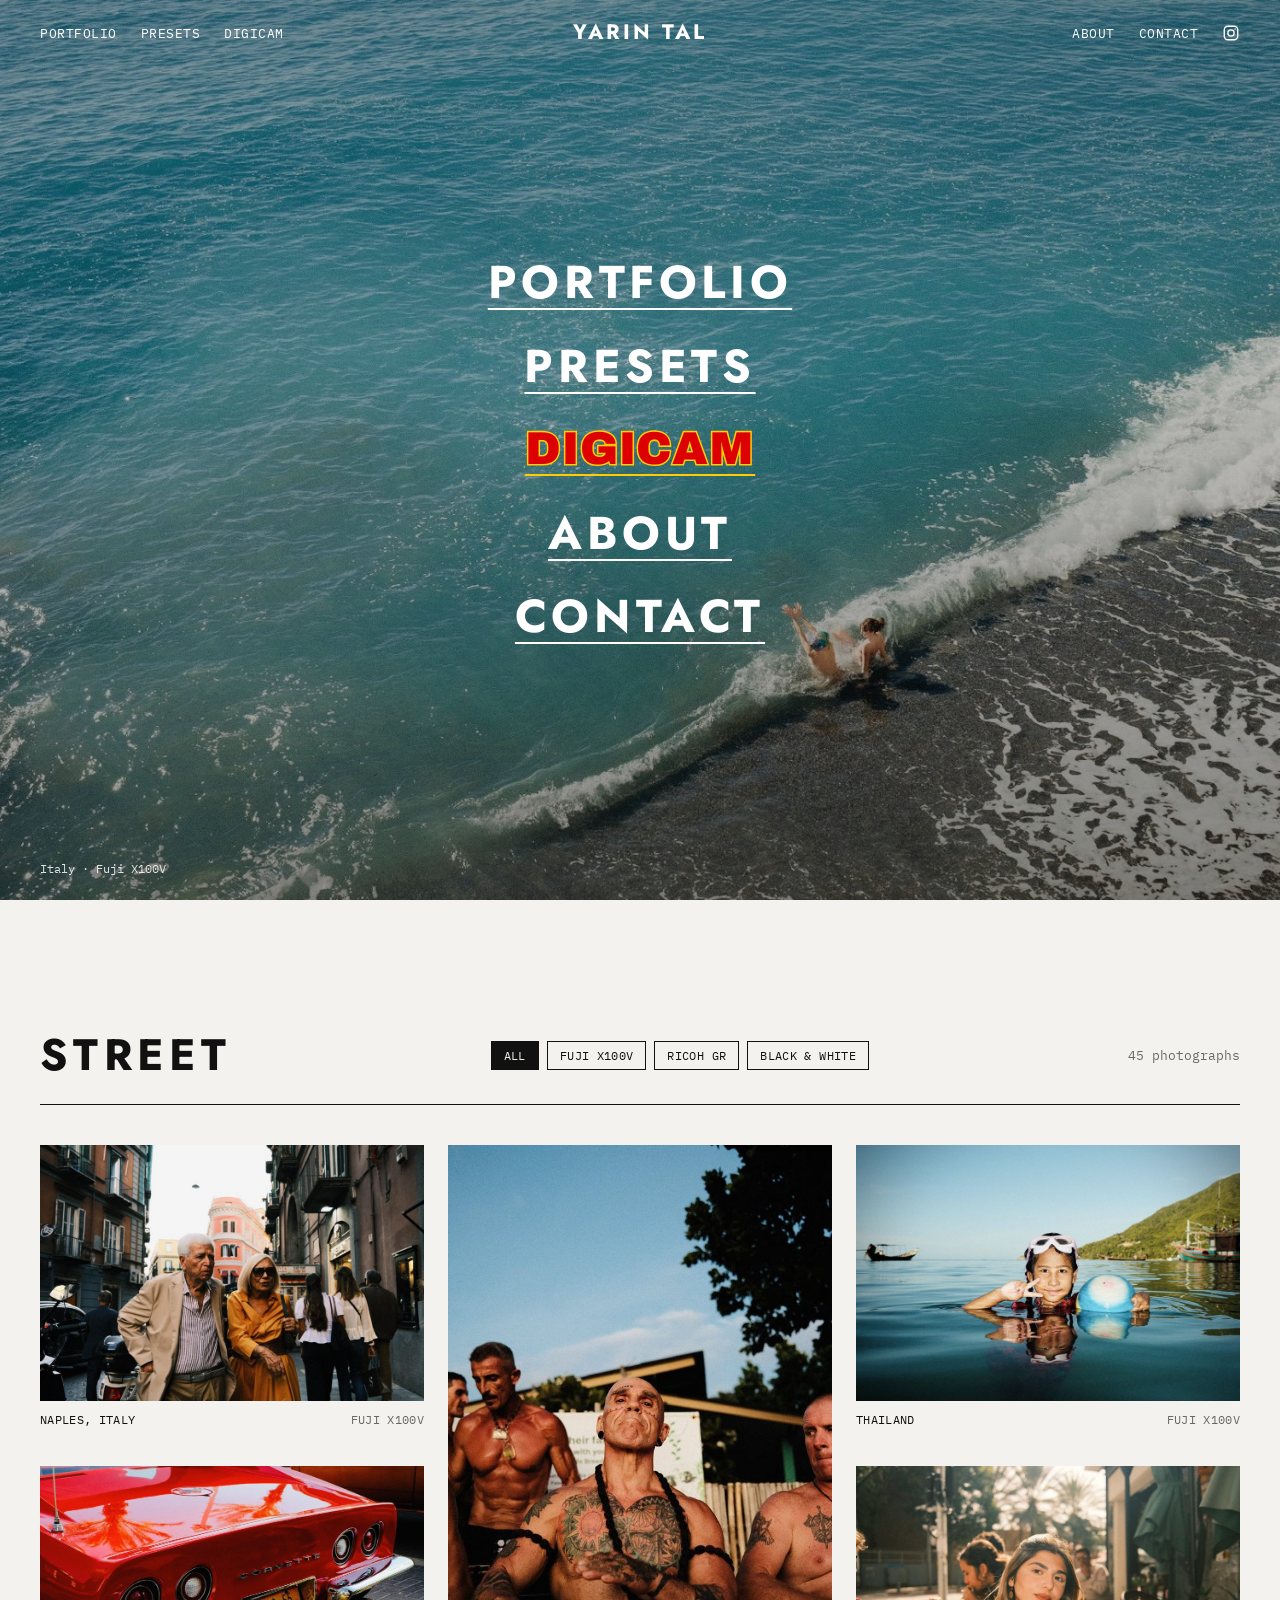
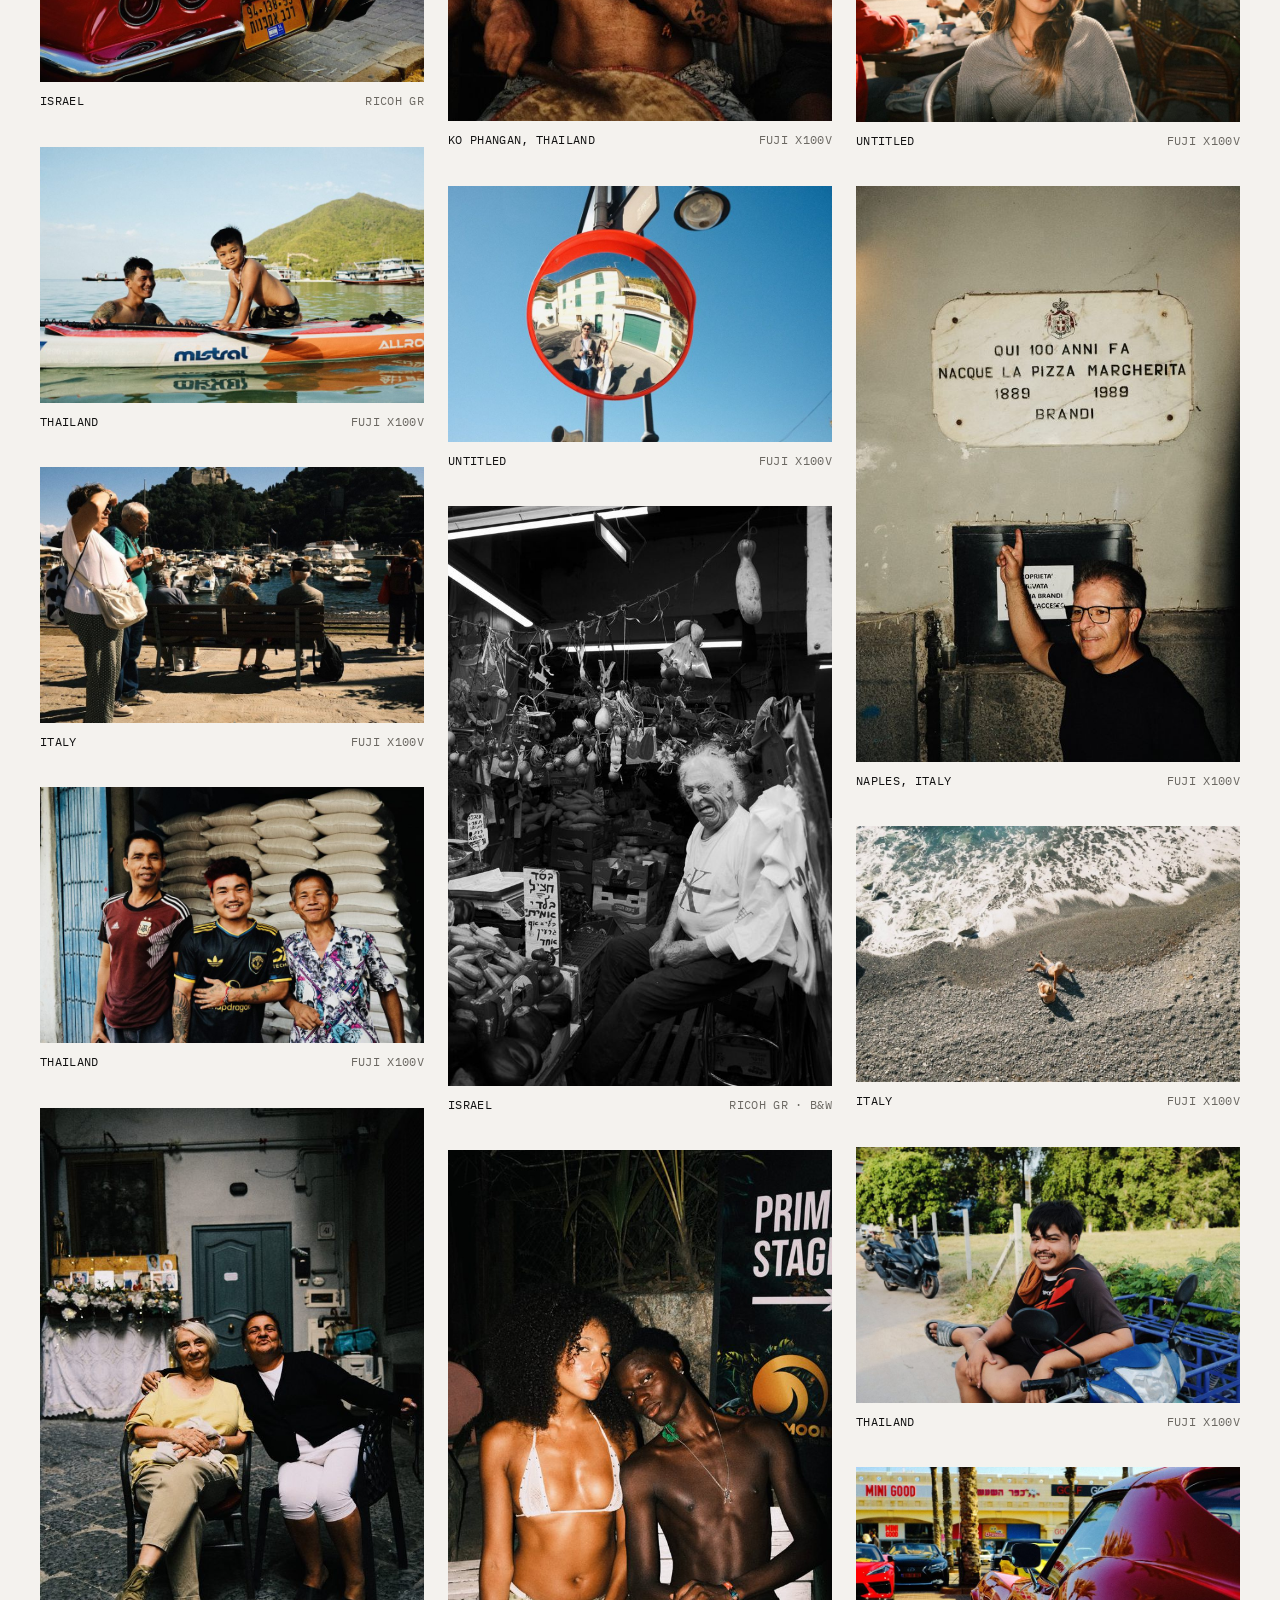
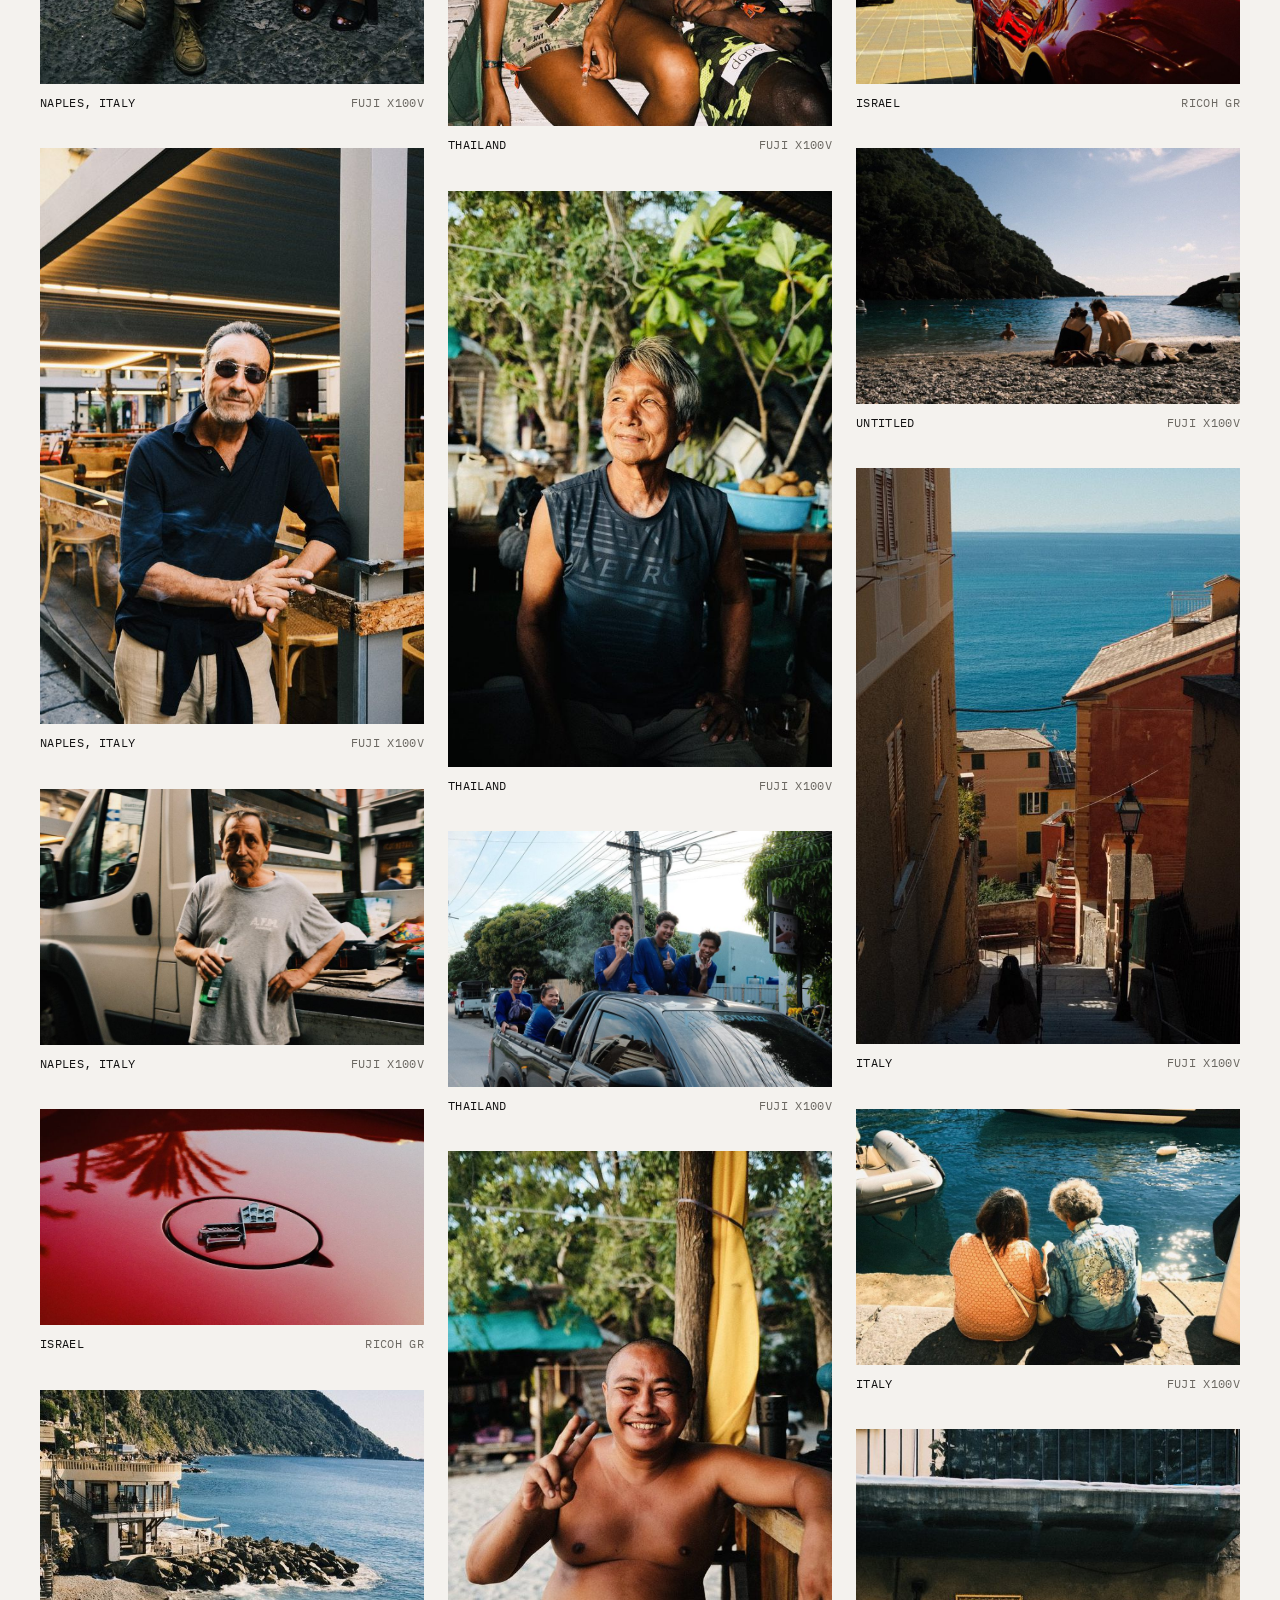
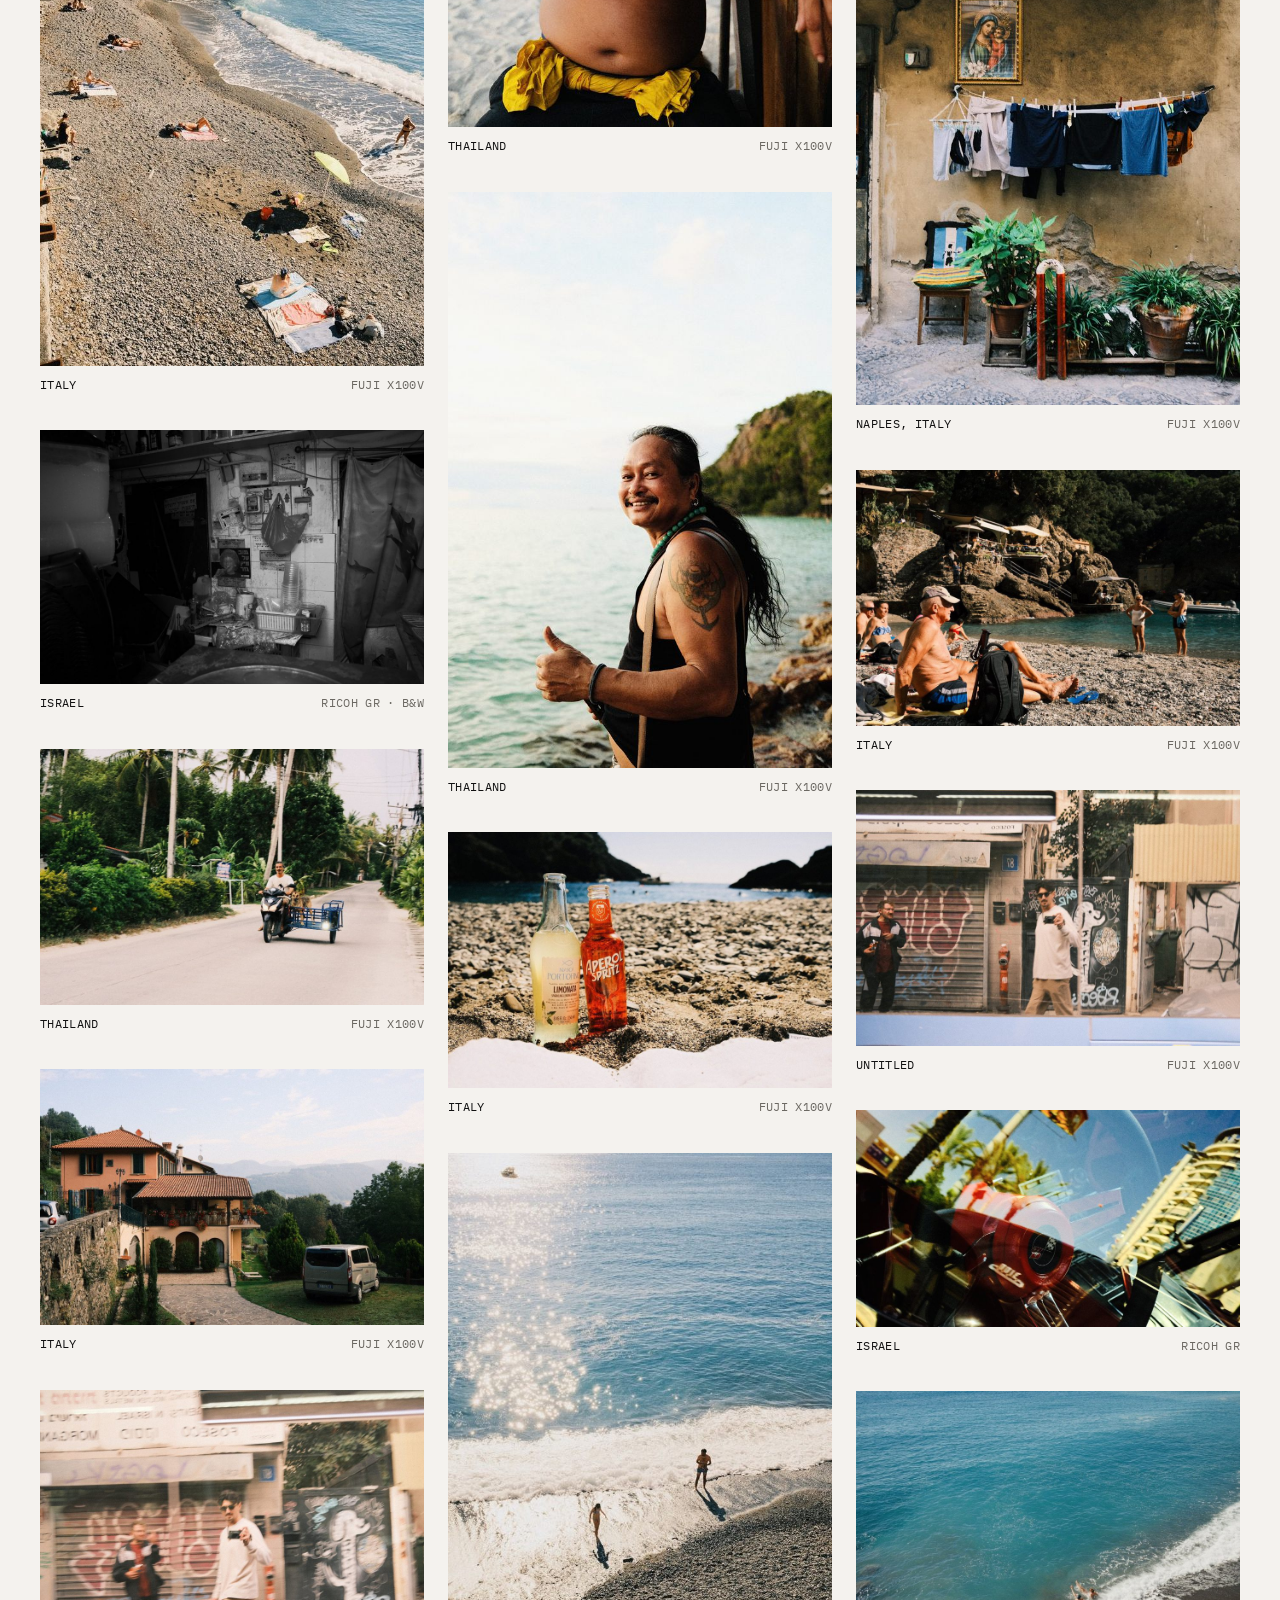
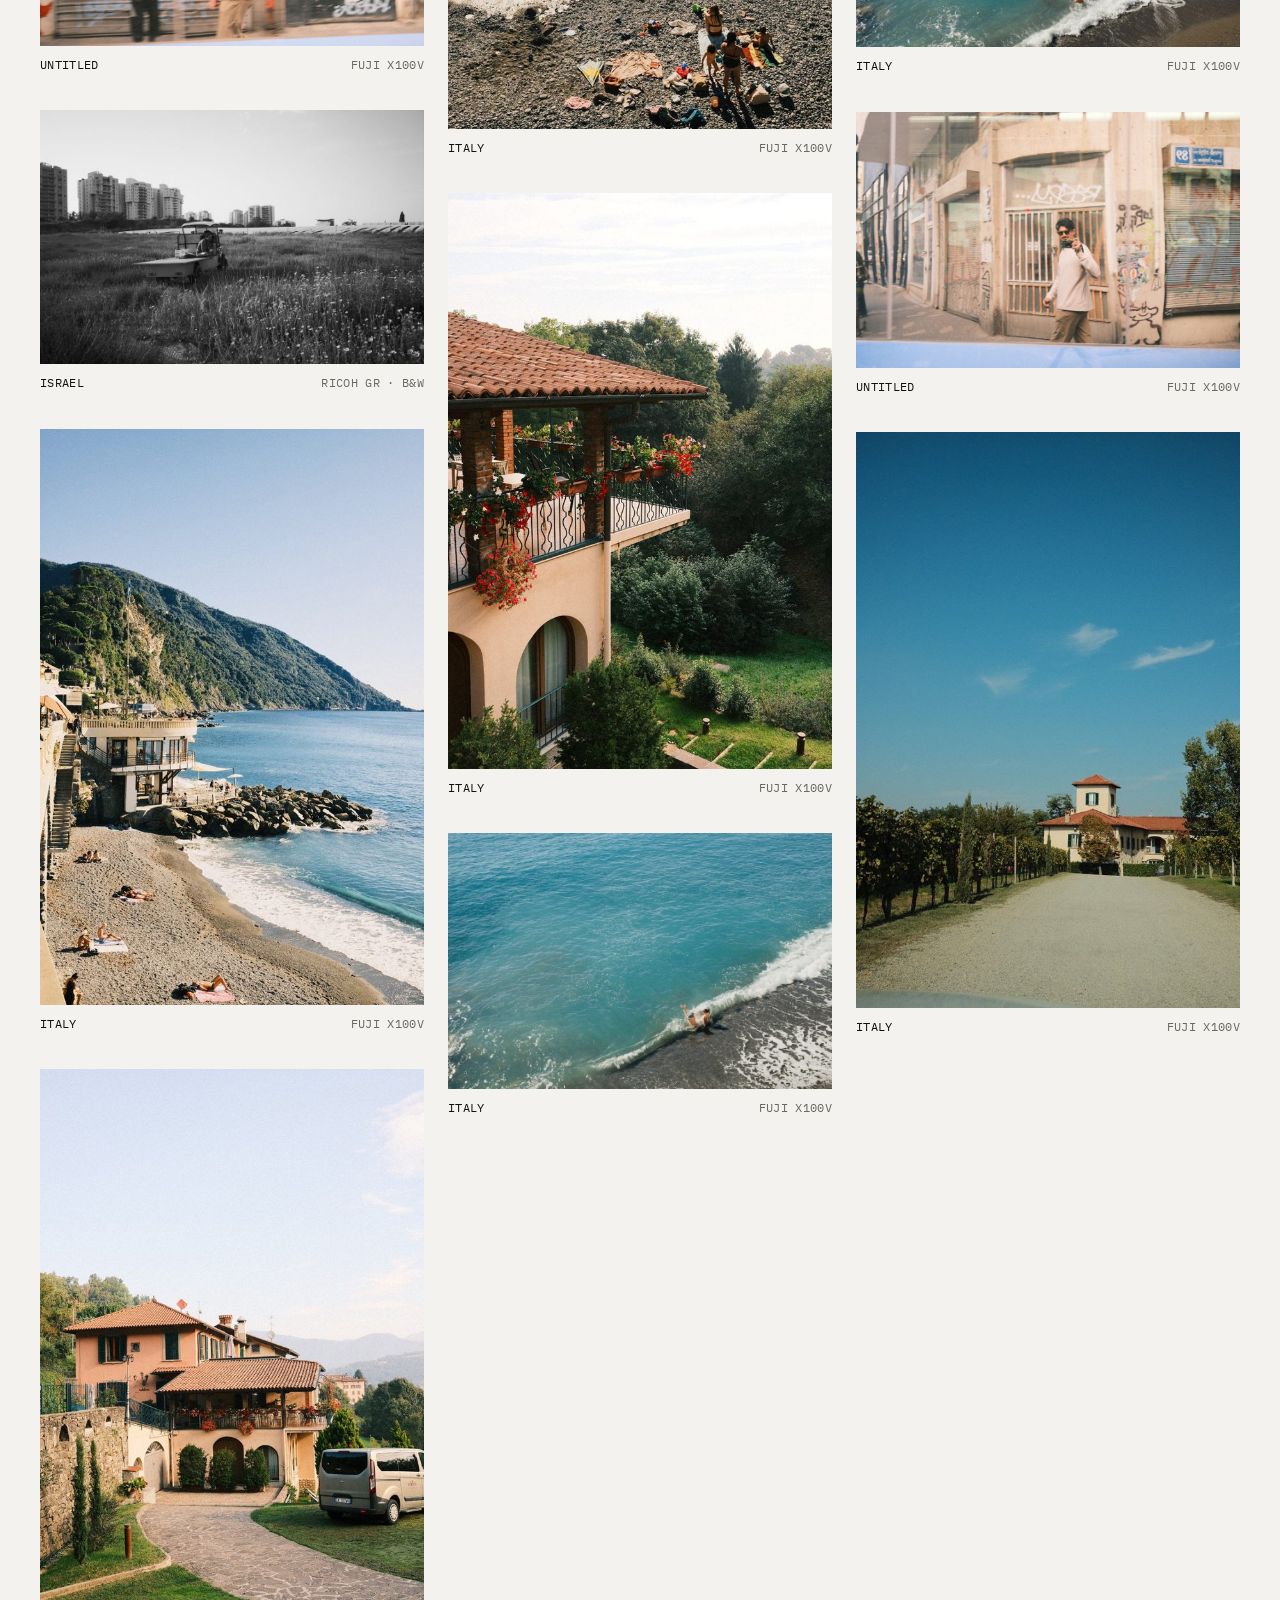
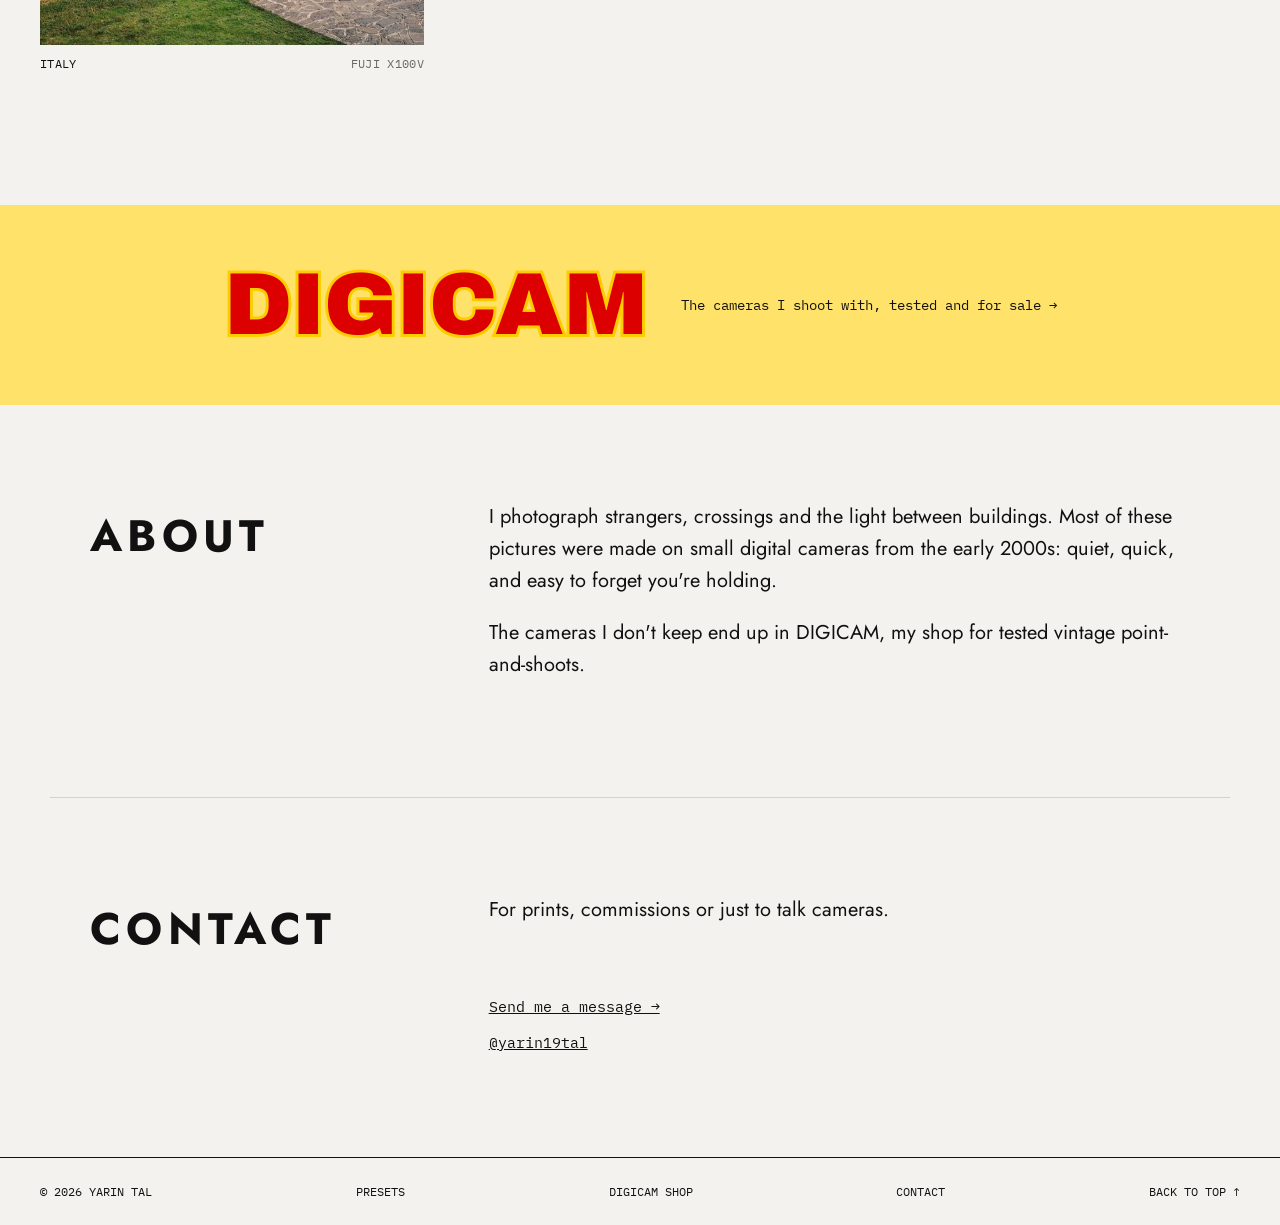
==== index.html @ 09666dc3 "First version of the site Co-Authored-By: Claude Opus 5.5 <noreply@anthropic.com>" ====
<!DOCTYPE html>
<html lang="en">
<head>
  <meta charset="utf-8">
  <meta name="viewport" content="width=device-width, initial-scale=1">
  <title>Yarin Tal — Street Photography</title>
  <meta name="description" content="Street photography by Yarin Tal.">
  <link rel="preconnect" href="https://fonts.googleapis.com">
  <link rel="preconnect" href="https://fonts.gstatic.com" crossorigin>
  <link href="https://fonts.googleapis.com/css2?family=Jost:wght@400;500;700&family=Archivo:wght@900&family=IBM+Plex+Mono:wght@400;500&display=swap" rel="stylesheet">
  <link rel="stylesheet" href="site.css">
</head>
<body>

  <header class="topbar" id="top">
    <nav class="topbar__side" aria-label="Primary">
      <a href="#work">Portfolio</a>
      <a href="presets.html">Presets</a>
      <a href="shop.html" class="topbar__shop">Digicam</a>
    </nav>
    <a href="#top" class="topbar__mark">YARIN TAL</a>
    <nav class="topbar__side topbar__side--end" aria-label="Secondary">
      <a href="#about">About</a>
      <a href="contact.html">Contact</a>
      <a href="https://www.instagram.com/yarin19tal/" target="_blank" rel="noopener" aria-label="Instagram" class="ig">
        <svg viewBox="0 0 24 24" width="18" height="18" fill="none" stroke="currentColor" stroke-width="1.8"><rect x="3" y="3" width="18" height="18" rx="5"/><circle cx="12" cy="12" r="4.2"/><circle cx="17.4" cy="6.6" r="1" fill="currentColor" stroke="none"/></svg>
      </a>
    </nav>
  </header>

  <main>
    <!-- HERO: one full-bleed photograph + the big stacked menu -->
    <section class="hero" id="hero">
      <div class="hero__photo" data-src="photos/hero.jpg" role="img" aria-label="Street photograph by Yarin Tal"></div>
      <nav class="hero__menu" aria-label="Main">
        <a href="#work">Portfolio</a>
        <a href="presets.html">Presets</a>
        <a href="shop.html" class="hero__shop">Digicam</a>
        <a href="#about">About</a>
        <a href="contact.html">Contact</a>
      </nav>
      <p class="hero__caption" id="heroCaption"></p>
    </section>

    <!-- PORTFOLIO -->
    <section class="work" id="work">
      <div class="work__head">
        <h2>Street</h2>
        <div class="work__filters" role="group" aria-label="Filter by camera">
          <button type="button" data-filter="all" aria-pressed="true">All</button>
          <button type="button" data-filter="fuji" aria-pressed="false">Fuji X100V</button>
          <button type="button" data-filter="ricoh" aria-pressed="false">Ricoh GR</button>
          <button type="button" data-filter="bw" aria-pressed="false">Black &amp; White</button>
        </div>
        <p class="work__count" id="workCount"></p>
      </div>
      <div class="gallery" id="gallery"></div>
    </section>

    <!-- SHOP TEASER -->
    <a class="shop-teaser" href="shop.html">
      <span class="shop-teaser__logo">DIGICAM</span>
      <span class="shop-teaser__text">The cameras I shoot with, tested and for sale →</span>
    </a>

    <!-- ABOUT -->
    <section class="about" id="about">
      <h2>About</h2>
      <div class="about__body">
        <p>I photograph strangers, crossings and the light between buildings. Most of these pictures were made on small digital cameras from the early 2000s: quiet, quick, and easy to forget you're holding.</p>
        <p>The cameras I don't keep end up in DIGICAM, my shop for tested vintage point-and-shoots.</p>
      </div>
    </section>

    <!-- CONTACT -->
    <section class="contact" id="contact">
      <h2>Contact</h2>
      <p>For prints, commissions or just to talk cameras.</p>
      <ul class="contact__links">
        <li><a href="contact.html">Send me a message →</a></li>
        <li><a href="https://www.instagram.com/yarin19tal/" target="_blank" rel="noopener">@yarin19tal</a></li>
      </ul>
    </section>
  </main>

  <footer class="footer">
    <span>© 2026 Yarin Tal</span>
    <a href="presets.html">Presets</a>
    <a href="shop.html">Digicam shop</a>
    <a href="contact.html">Contact</a>
    <a href="#top">Back to top ↑</a>
  </footer>

  <!-- Lightbox -->
  <div class="lightbox" id="lightbox" hidden>
    <button class="lightbox__close" type="button" aria-label="Close">Close ✕</button>
    <button class="lightbox__nav lightbox__nav--prev" type="button" aria-label="Previous photo">←</button>
    <figure>
      <img id="lightboxImg" alt="">
      <figcaption id="lightboxCap"></figcaption>
    </figure>
    <button class="lightbox__nav lightbox__nav--next" type="button" aria-label="Next photo">→</button>
  </div>

  <script src="portfolio.js"></script>
</body>
</html>
---- site.css ----
/* YARIN TAL — portfolio. Quiet black & paper so the photos lead;
   DIGICAM yellow/red only where the shop is mentioned. */
:root {
  --paper: #F4F2EE;
  --ink: #111111;
  --mute: #6B6862;
  --line: rgba(17, 17, 17, .14);
  --yellow: #FFE26A;
  --gold: #FFCC00;
  --red: #DC0000;

  --sans: "Jost", "Futura", "Century Gothic", sans-serif;
  --mono: "IBM Plex Mono", ui-monospace, Menlo, monospace;
}

*, *::before, *::after { box-sizing: border-box; }
html { scroll-behavior: smooth; }
body {
  margin: 0;
  background: var(--paper);
  color: var(--ink);
  font-family: var(--sans);
  font-size: 18px;
  line-height: 1.6;
  -webkit-font-smoothing: antialiased;
}
a { color: inherit; }
h2 { margin: 0; }
img { display: block; max-width: 100%; }

/* ---------- Top bar: split nav, centered name ---------- */
.topbar {
  position: fixed; inset: 0 0 auto 0; z-index: 20;
  display: grid; grid-template-columns: 1fr auto 1fr; align-items: center; gap: 16px;
  padding: 16px clamp(16px, 4vw, 40px);
  color: #fff;
  transition: background .3s, color .3s, box-shadow .3s;
}
.topbar.is-solid { background: var(--paper); color: var(--ink); box-shadow: 0 1px 0 var(--line); }
.topbar__side { display: flex; gap: 24px; align-items: center; }
.topbar__side--end { justify-content: flex-end; }
.topbar__side a {
  font-family: var(--mono); font-size: 12.5px; letter-spacing: .04em;
  text-transform: uppercase; text-decoration: none;
}
.topbar__side a:hover { text-decoration: underline; text-underline-offset: 4px; }
.topbar__mark {
  font-weight: 700; font-size: 21px; letter-spacing: .14em;
  text-decoration: none; white-space: nowrap;
}
.ig { display: flex; }

/* ---------- Hero ---------- */
.hero {
  position: relative;
  height: 100svh; min-height: 520px;
  display: grid; place-items: center;
  color: #fff;
  overflow: hidden;
  background: #1d1d1d;
}
.hero__photo {
  position: absolute; inset: 0;
  background: #262624 center / cover no-repeat;
}
.hero__photo::after { /* keeps the white menu readable on any photo */
  content: ""; position: absolute; inset: 0;
  background: linear-gradient(rgba(0,0,0,.28), rgba(0,0,0,.18) 40%, rgba(0,0,0,.4));
}
.hero__menu {
  position: relative;
  display: grid; justify-items: center; gap: 10px;
}
.hero__menu a {
  font-weight: 700;
  font-size: clamp(28px, 4.4vw, 46px);
  letter-spacing: .1em;
  text-transform: uppercase;
  text-decoration: underline;
  text-decoration-thickness: 2px;
  text-underline-offset: 10px;
}
.hero__menu a:hover { text-decoration-thickness: 4px; }
.hero__shop {
  font-family: "Archivo", var(--sans);
  font-weight: 900 !important;
  letter-spacing: .02em !important;
  color: var(--red);
  -webkit-text-stroke: 3px var(--gold);
  paint-order: stroke fill;
  text-decoration-color: var(--gold) !important;
}
.hero__caption {
  position: absolute; left: clamp(16px, 4vw, 40px); bottom: 22px; margin: 0;
  font-family: var(--mono); font-size: 12px; opacity: .85;
}

/* Placeholder look for frames whose photo hasn't been added yet */
.is-missing {
  background-image: repeating-linear-gradient(135deg, rgba(255,255,255,.04) 0 14px, transparent 14px 28px) !important;
}

/* ---------- Portfolio ---------- */
.work { padding: 120px clamp(16px, 4vw, 40px) 96px; }
.work__head {
  display: flex; flex-wrap: wrap; gap: 16px 24px; justify-content: space-between; align-items: center;
  margin-bottom: 40px; border-bottom: 1px solid var(--ink); padding-bottom: 14px;
}
.work h2, .about h2, .contact h2 {
  font-weight: 700; font-size: clamp(30px, 4vw, 44px);
  letter-spacing: .12em; text-transform: uppercase;
}
.work__count { margin: 0; font-family: var(--mono); font-size: 12.5px; color: var(--mute); }

.gallery { display: flex; gap: 24px; align-items: flex-start; }
.gallery__col { flex: 1; min-width: 0; }
.shot {
  margin: 0 0 36px;
  cursor: zoom-in;
}
.work__filters { display: flex; flex-wrap: wrap; gap: 8px; }
.work__filters button {
  font-family: var(--mono); font-size: 12px; text-transform: uppercase; letter-spacing: .03em;
  border: 1px solid var(--ink); background: transparent; color: var(--ink);
  padding: 6px 12px; cursor: pointer;
}
.work__filters button[aria-pressed="true"] { background: var(--ink); color: var(--paper); }
.shot__frame { background: #d9d6cf; overflow: hidden; }
.shot__frame img { width: 100%; height: auto; transition: opacity .4s; }
.shot__frame.is-missing {
  display: grid; place-items: center;
  background-color: #dcd9d2;
  background-image: repeating-linear-gradient(135deg, rgba(0,0,0,.035) 0 14px, transparent 14px 28px) !important;
}
.shot__frame.is-missing span {
  font-family: var(--mono); font-size: 12px; color: var(--mute);
}
.shot figcaption {
  display: flex; justify-content: space-between; gap: 12px;
  margin-top: 10px;
  font-family: var(--mono); font-size: 11.5px; text-transform: uppercase; letter-spacing: .03em;
}
.shot figcaption span:last-child { color: var(--mute); white-space: nowrap; }
.shot:hover img { opacity: .88; }
.shot:focus-visible { outline: 3px solid var(--ink); outline-offset: 4px; }

/* ---------- Shop teaser ---------- */
.shop-teaser {
  display: flex; flex-wrap: wrap; align-items: center; justify-content: center; gap: 12px 32px;
  padding: 56px 16px;
  background: var(--yellow);
  text-decoration: none;
}
.shop-teaser__logo {
  font-family: "Archivo", var(--sans); font-weight: 900;
  font-size: clamp(44px, 8vw, 88px); line-height: 1;
  color: var(--red);
  -webkit-text-stroke: clamp(3px, .6vw, 6px) var(--gold);
  paint-order: stroke fill;
}
.shop-teaser__text { font-family: var(--mono); font-size: 14px; }
.shop-teaser:hover .shop-teaser__text { text-decoration: underline; text-underline-offset: 4px; }

/* ---------- About & contact ---------- */
.about, .contact {
  padding: 96px clamp(16px, 4vw, 40px);
  max-width: 1180px; margin: 0 auto;
  display: grid; grid-template-columns: 1fr 2fr; gap: 24px 48px;
}
.about__body p { margin: 0 0 1em; max-width: 58ch; font-size: 20px; }
.contact { border-top: 1px solid var(--line); }
.contact p { margin: 0; grid-column: 2; font-size: 20px; }
.contact__links {
  grid-column: 2; list-style: none; margin: 0; padding: 0;
  font-family: var(--mono); font-size: 15px;
}
.contact__links li { padding: 6px 0; }

/* ---------- Footer ---------- */
.footer {
  display: flex; flex-wrap: wrap; justify-content: space-between; gap: 12px;
  padding: 24px clamp(16px, 4vw, 40px);
  border-top: 1px solid var(--ink);
  font-family: var(--mono); font-size: 12px; text-transform: uppercase;
}
.footer a { text-decoration: none; }
.footer a:hover { text-decoration: underline; }

/* ---------- Lightbox ---------- */
.lightbox {
  position: fixed; inset: 0; z-index: 50;
  background: rgba(10, 10, 10, .96);
  display: grid; grid-template-columns: 64px 1fr 64px; align-items: center;
  color: #fff;
}
.lightbox[hidden] { display: none; }
.lightbox figure { margin: 0; display: grid; justify-items: center; gap: 14px; }
.lightbox img { max-height: 82vh; max-width: 100%; object-fit: contain; }
.lightbox figcaption { font-family: var(--mono); font-size: 12px; text-transform: uppercase; }
.lightbox button {
  background: none; border: 0; color: #fff; cursor: pointer;
  font-family: var(--mono); font-size: 13px;
}
.lightbox__nav { font-size: 28px !important; height: 100%; }
.lightbox__close { position: absolute; top: 18px; right: 22px; }

a:focus-visible, button:focus-visible { outline: 3px solid currentColor; outline-offset: 3px; }

/* ---------- Mobile ---------- */
@media (max-width: 760px) {
  .topbar { grid-template-columns: 1fr auto; }
  .topbar__side:first-child { display: none; }
  .topbar__side--end { gap: 16px; }
  .topbar__side--end a:not(.ig):not(:last-of-type) { display: none; }
  .topbar__mark { font-size: 18px; }
  .about, .contact { grid-template-columns: 1fr; }
  .contact p, .contact__links { grid-column: 1; }
  .lightbox { grid-template-columns: 40px 1fr 40px; }
}

@media (prefers-reduced-motion: reduce) {
  html { scroll-behavior: auto; }
}
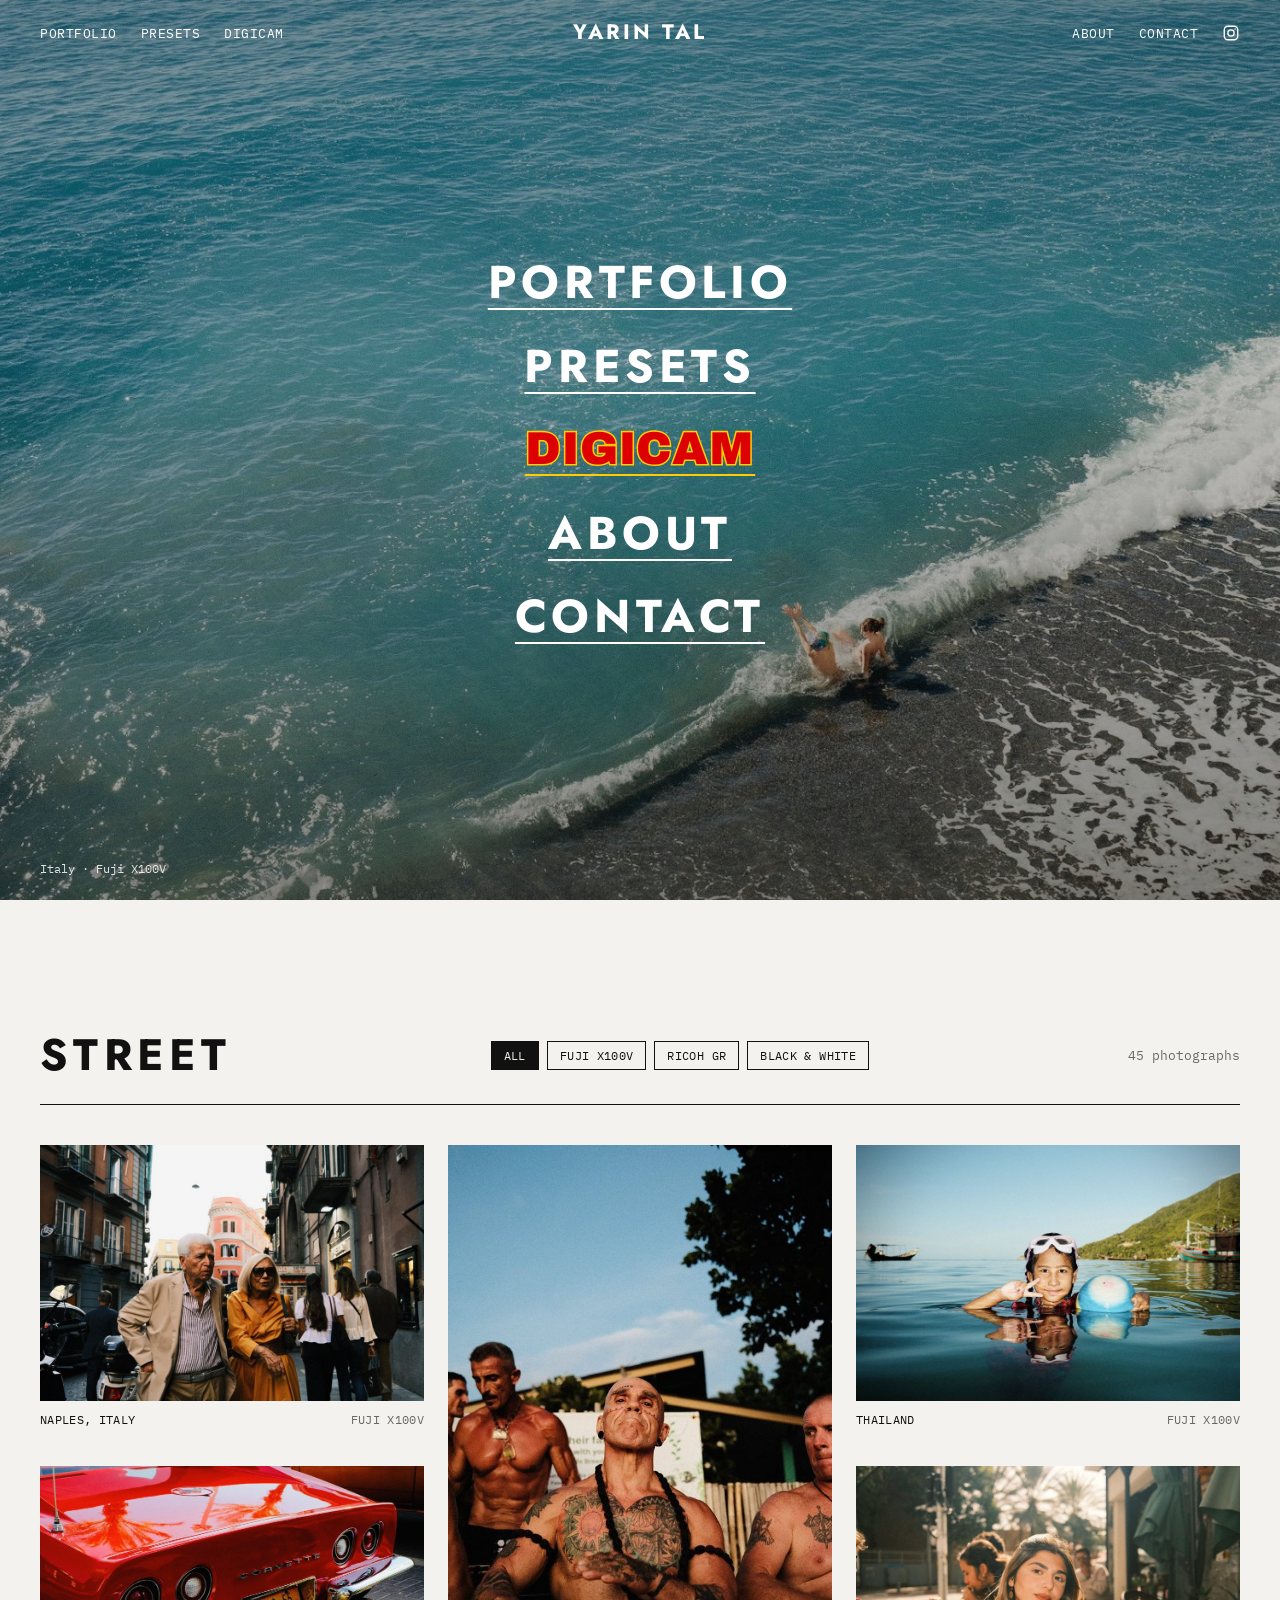
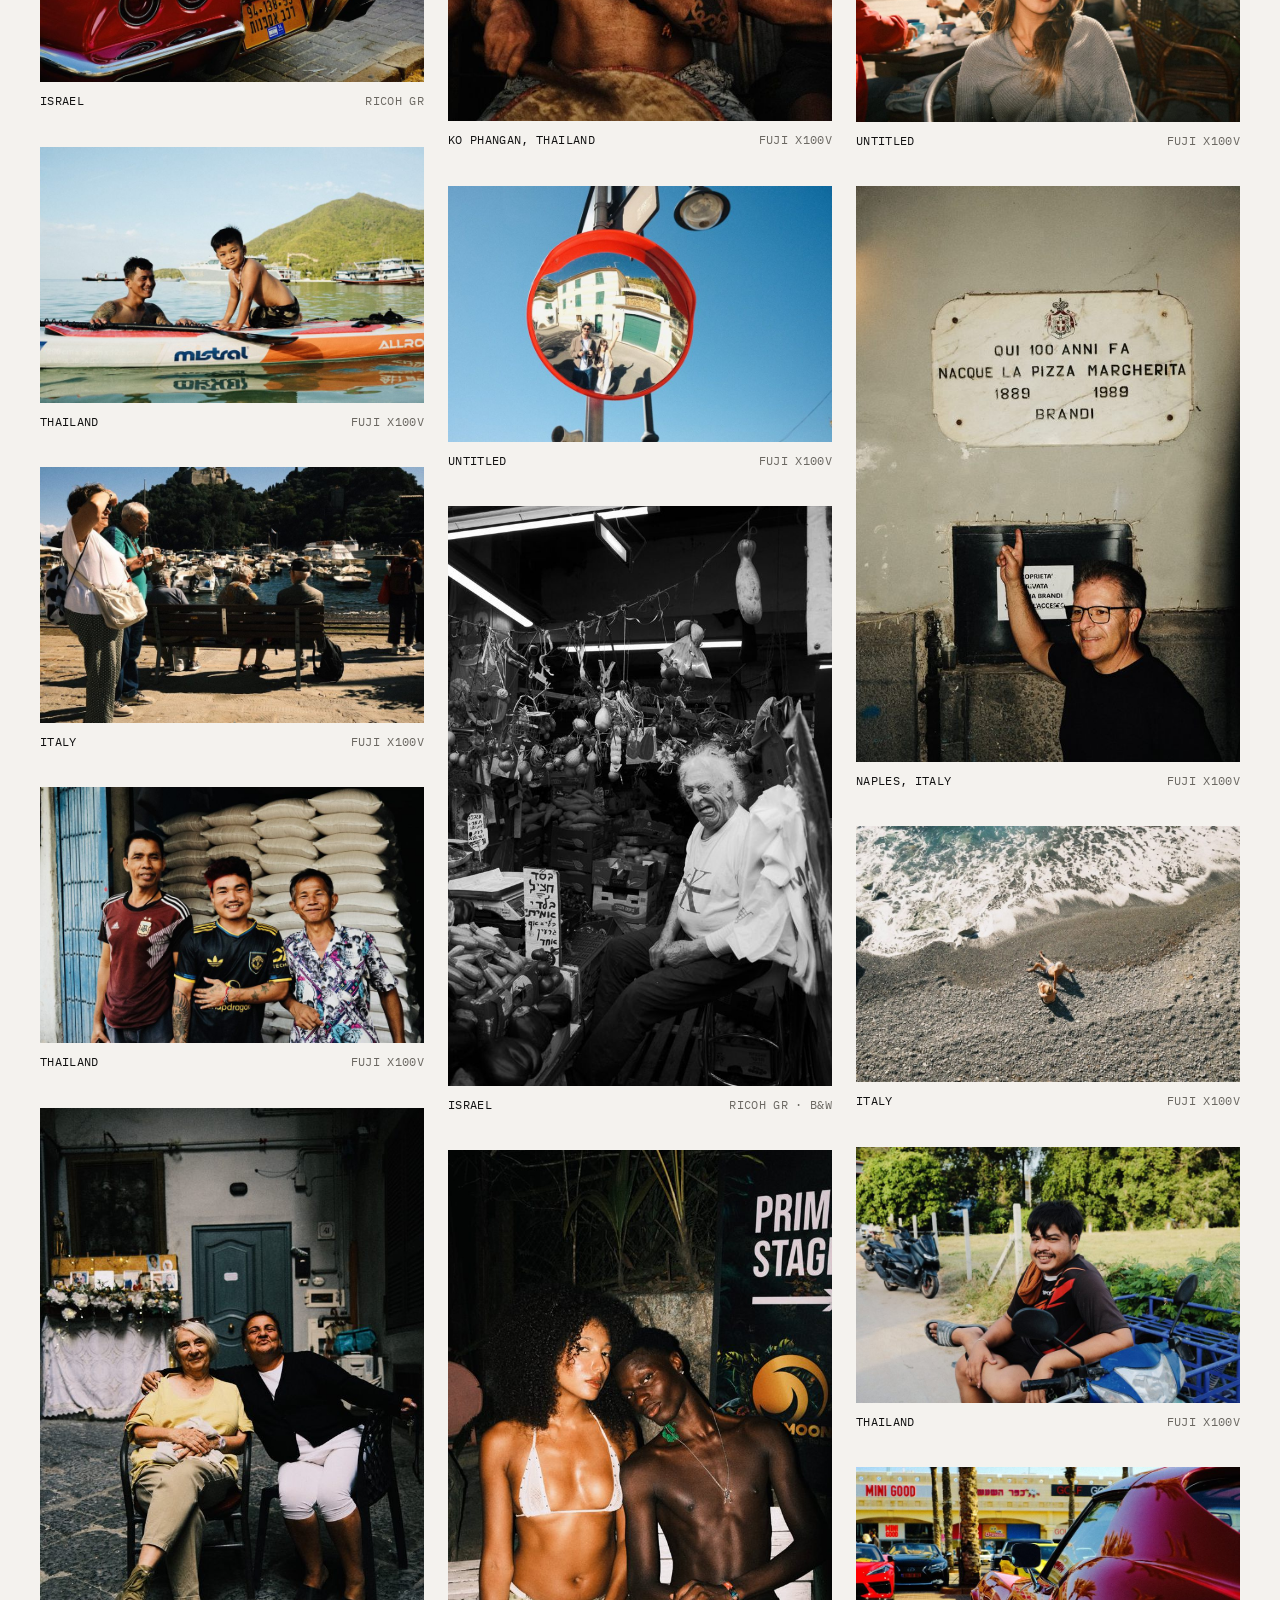
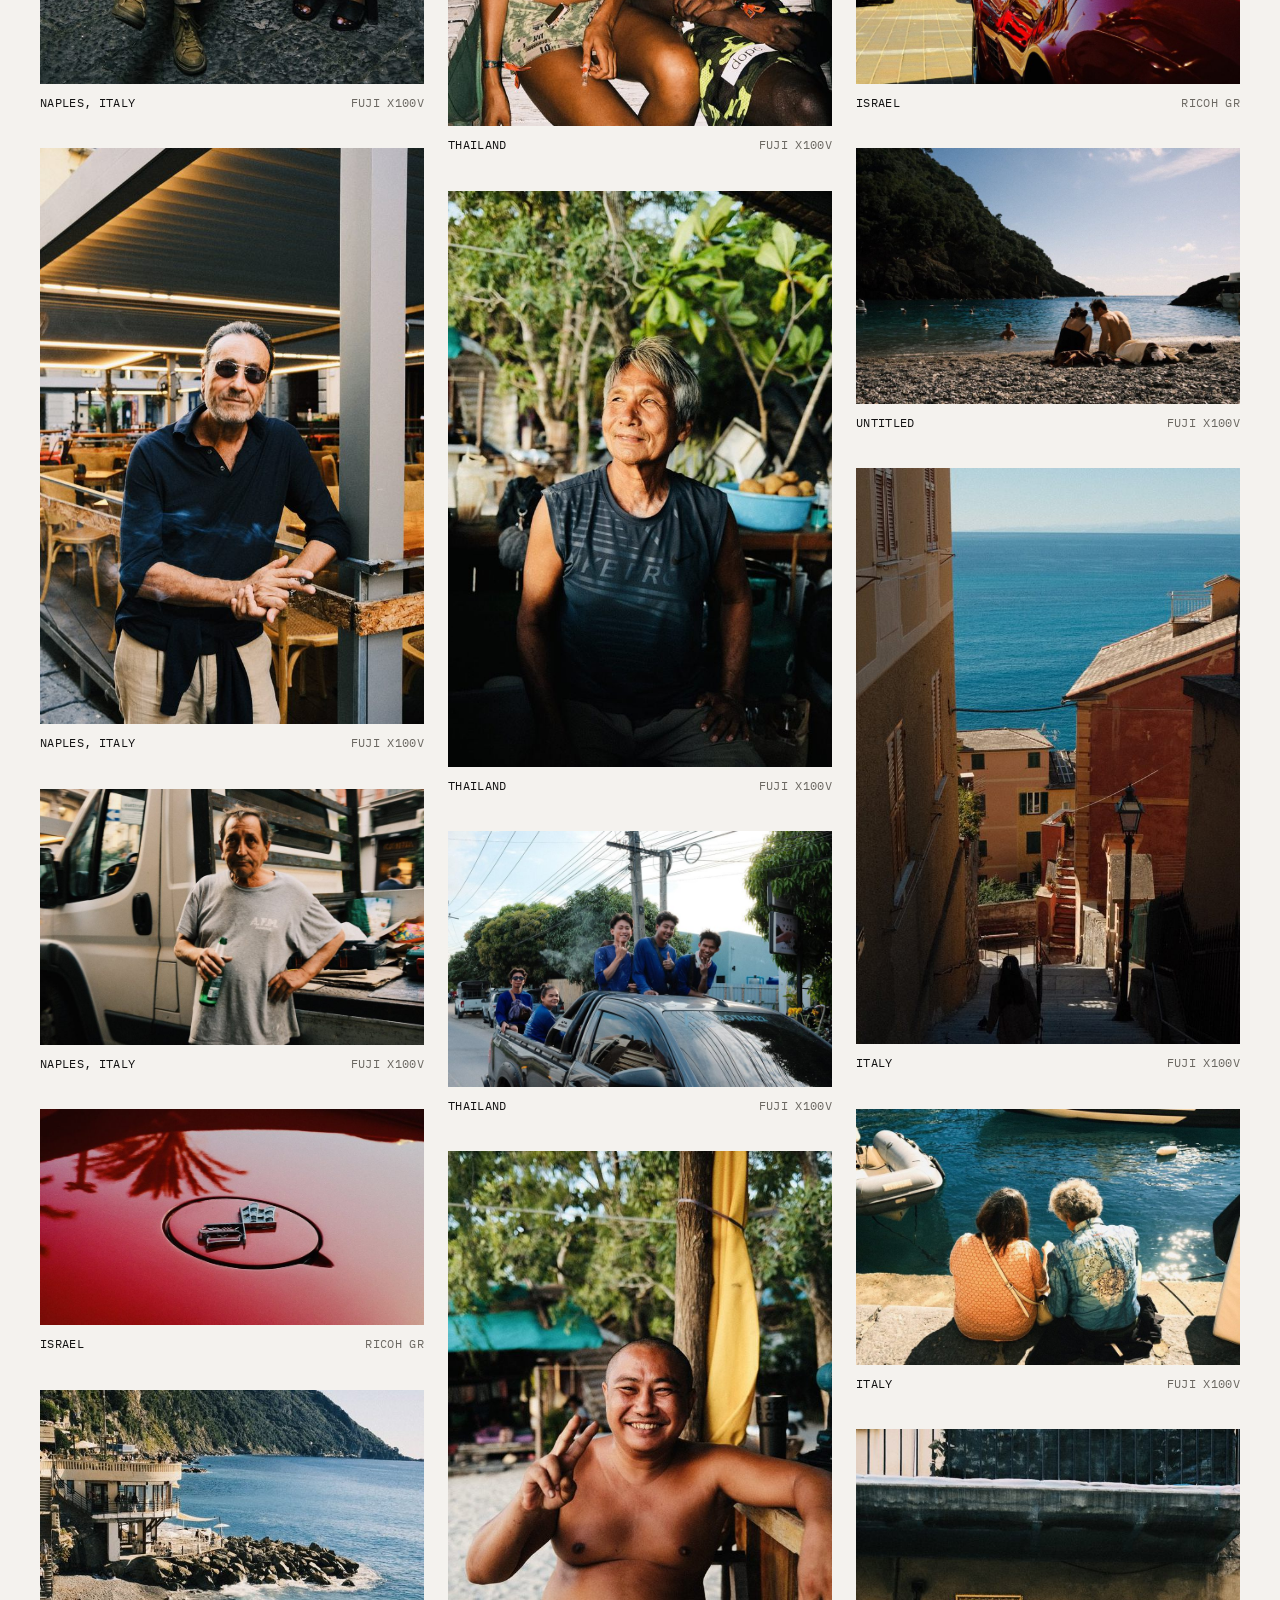
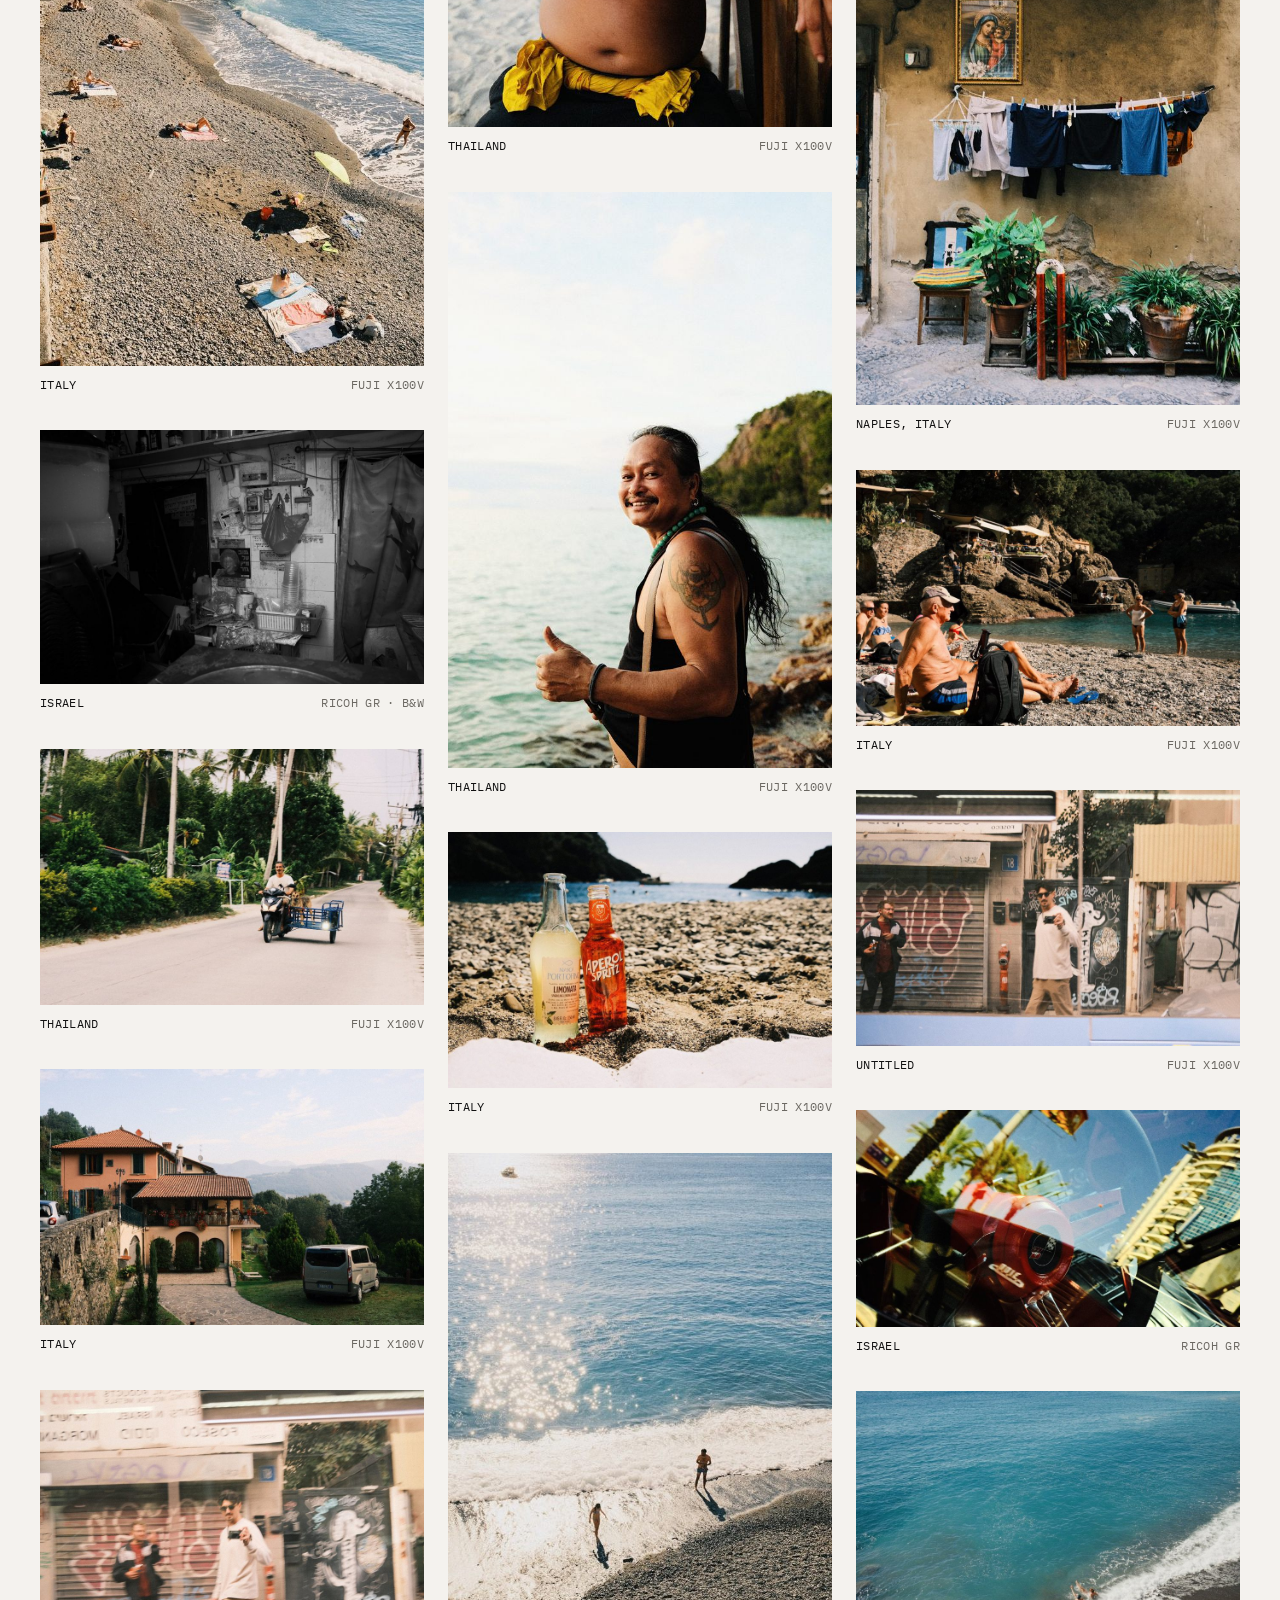
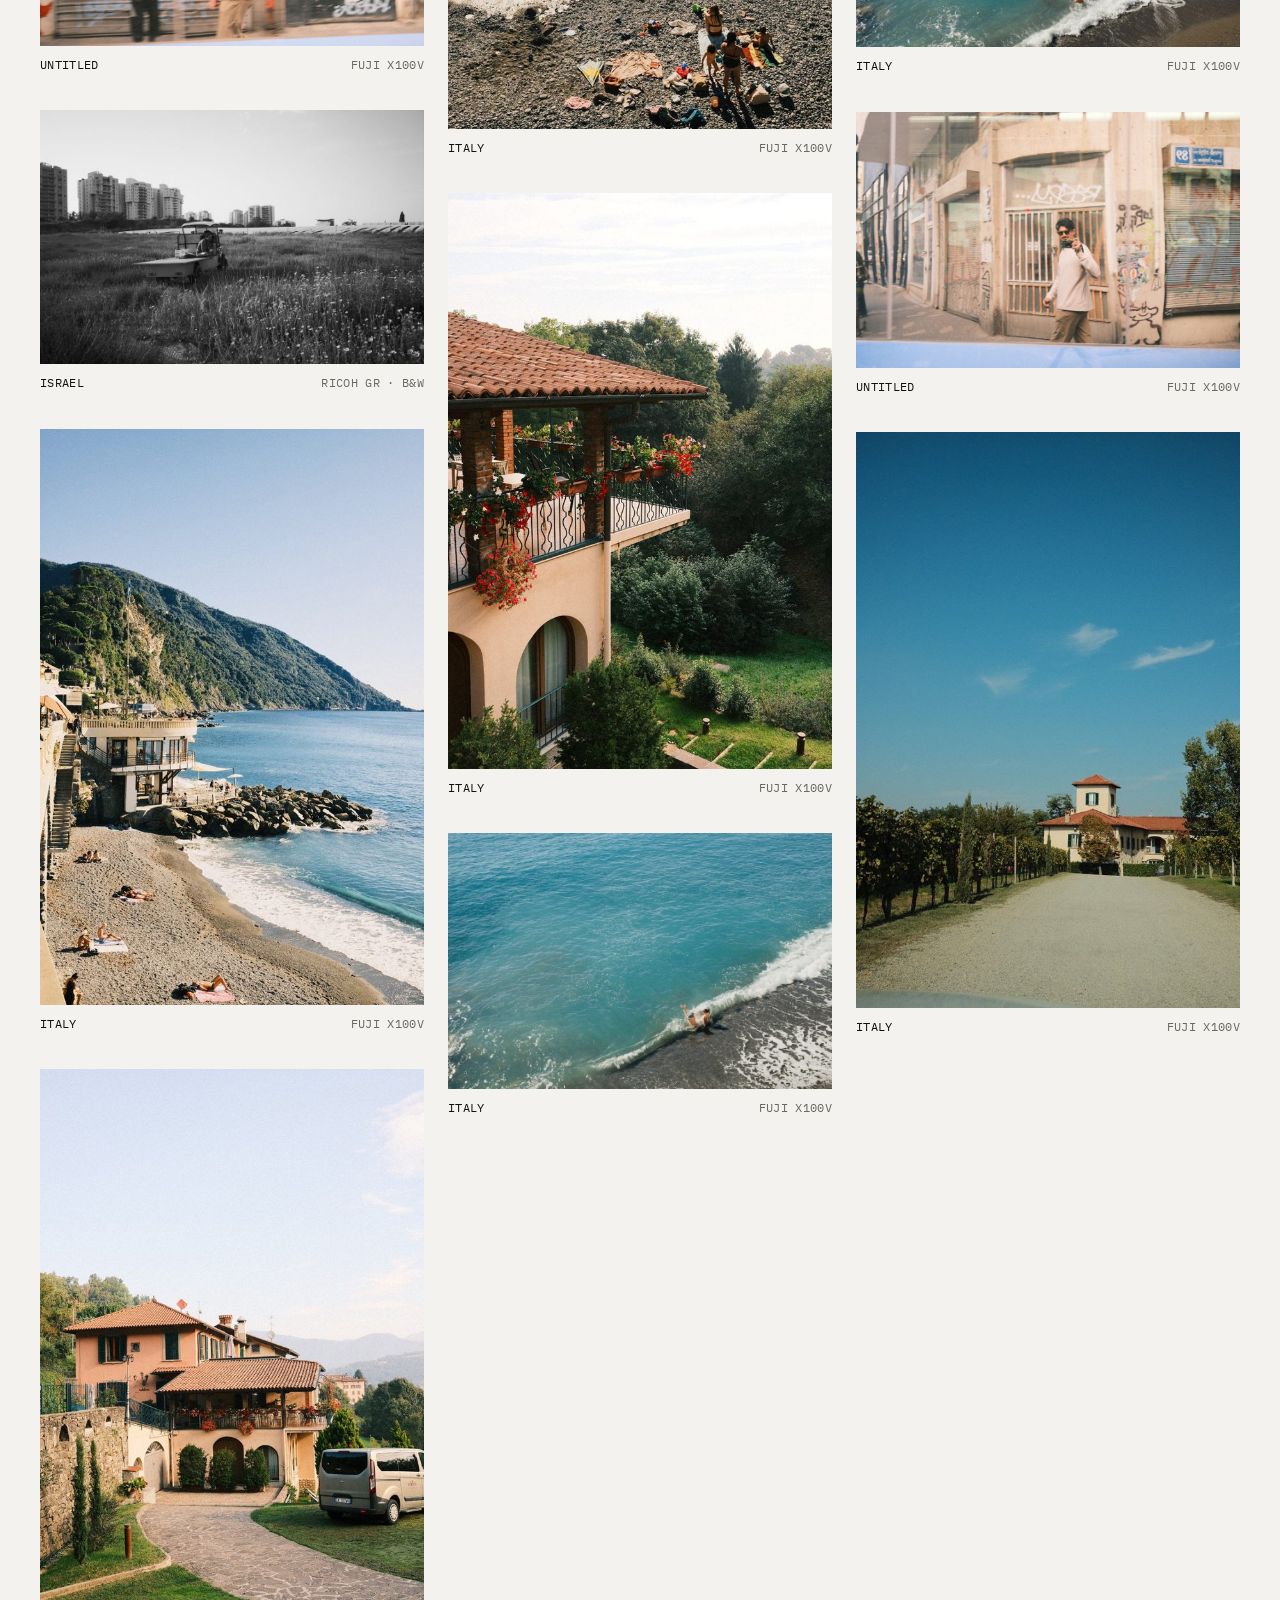
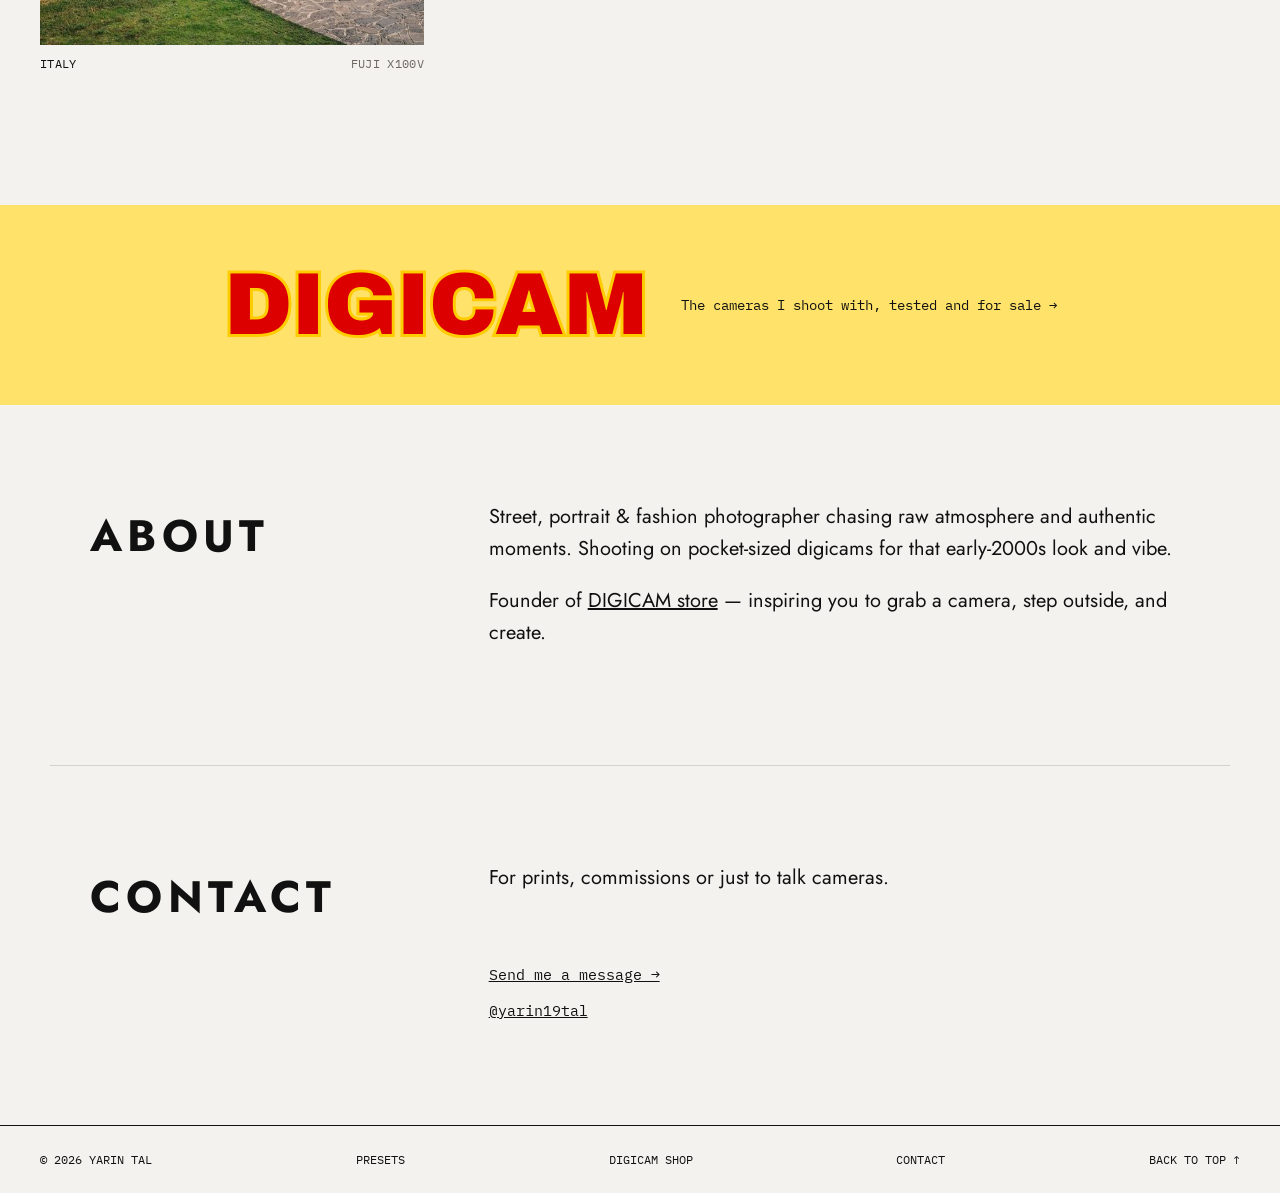
==== commit ef15870c: "Update About text Co-Authored-By: Claude Opus 5.5 <noreply@anthropic.com>" ====
--- a/index.html
+++ b/index.html
@@ -67,8 +67,8 @@
     <section class="about" id="about">
       <h2>About</h2>
       <div class="about__body">
-        <p>I photograph strangers, crossings and the light between buildings. Most of these pictures were made on small digital cameras from the early 2000s: quiet, quick, and easy to forget you're holding.</p>
-        <p>The cameras I don't keep end up in DIGICAM, my shop for tested vintage point-and-shoots.</p>
+        <p>Street, portrait &amp; fashion photographer chasing raw atmosphere and authentic moments. Shooting on pocket-sized digicams for that early-2000s look and vibe.</p>
+        <p>Founder of <a href="shop.html">DIGICAM store</a> — inspiring you to grab a camera, step outside, and create.</p>
       </div>
     </section>
 
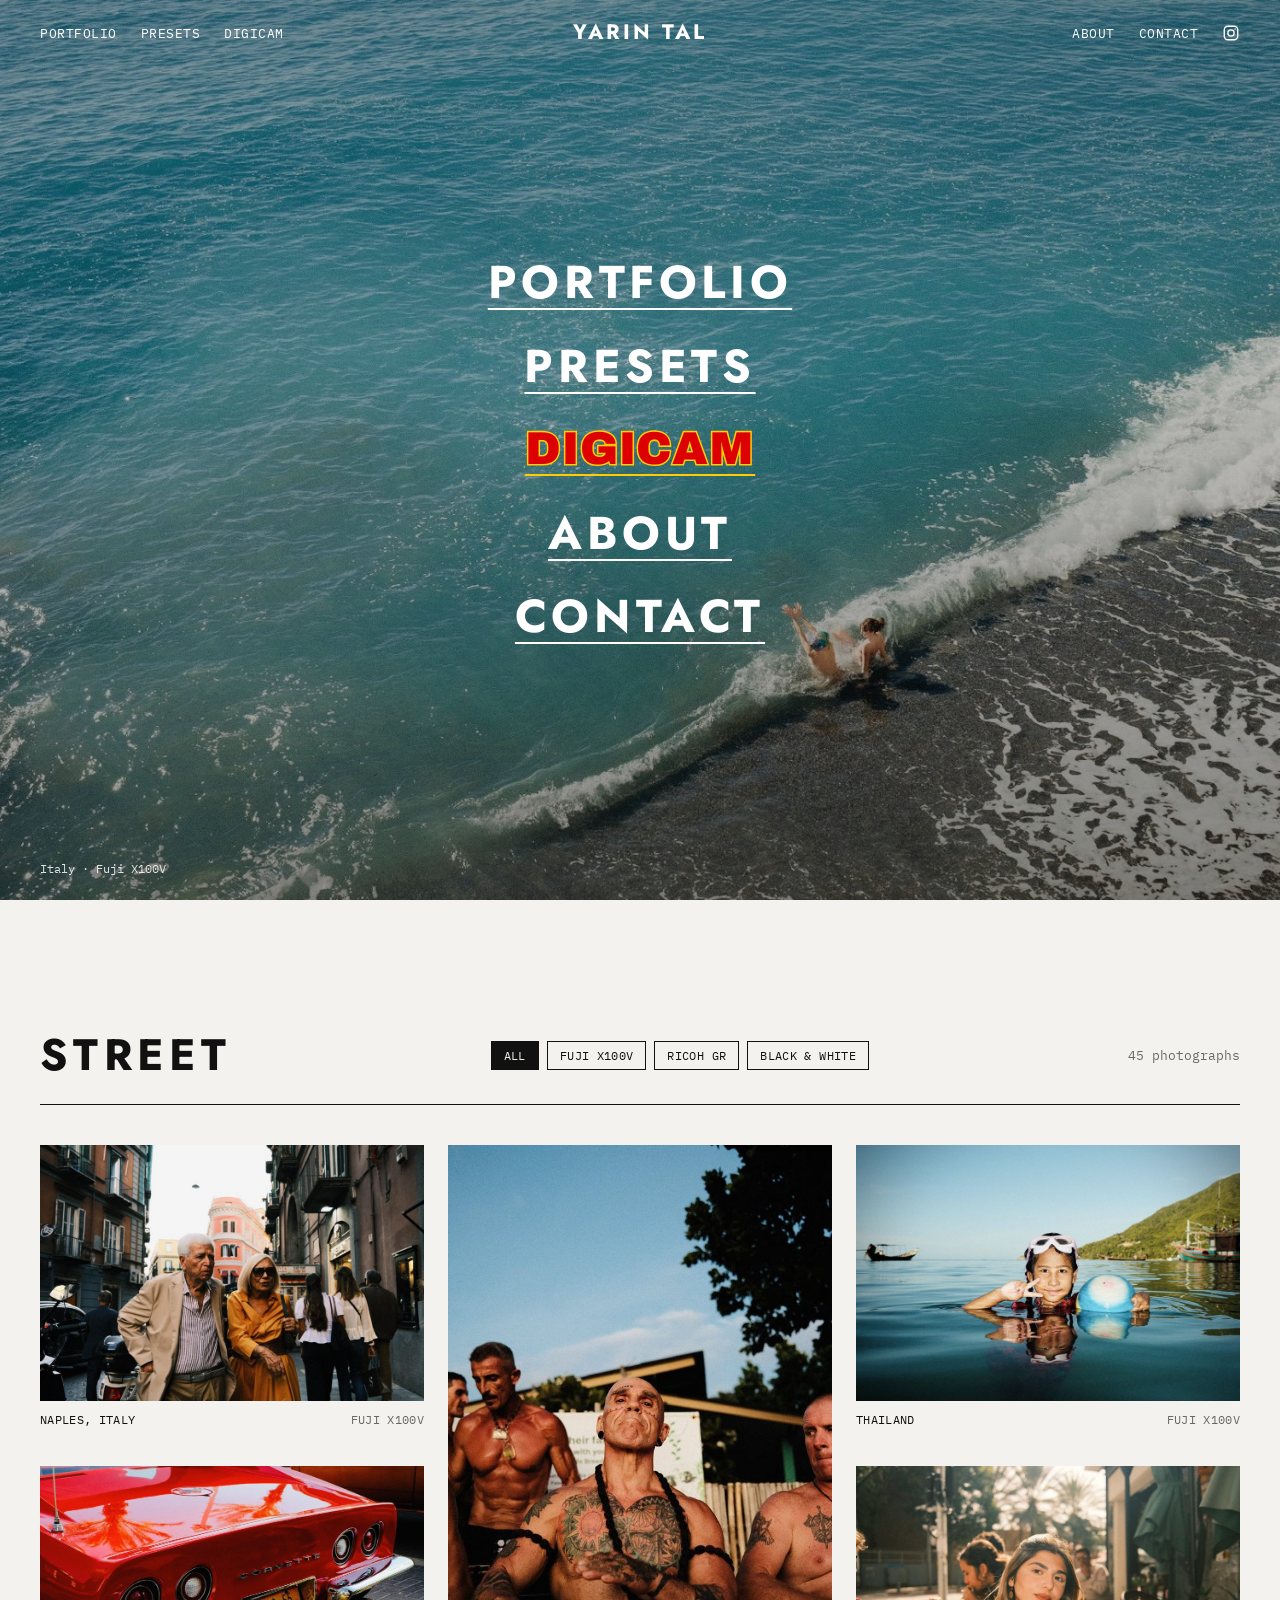
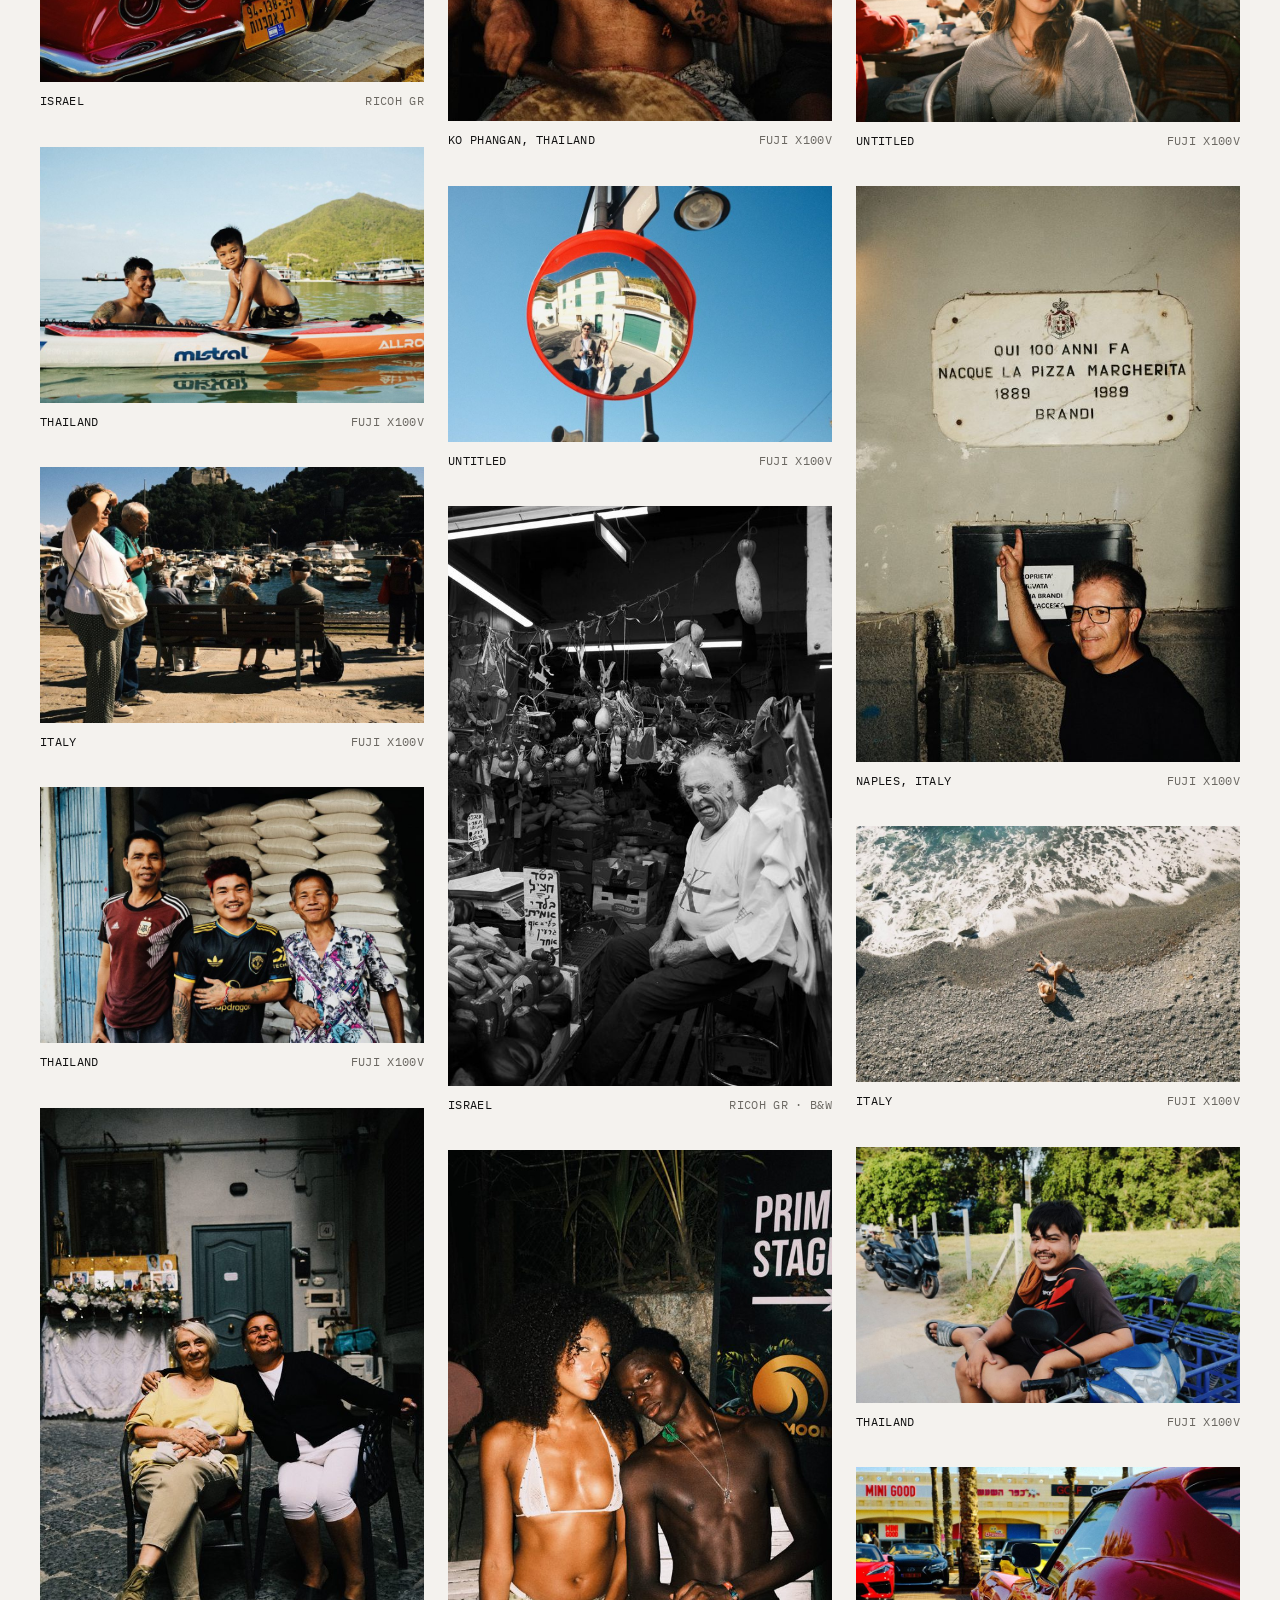
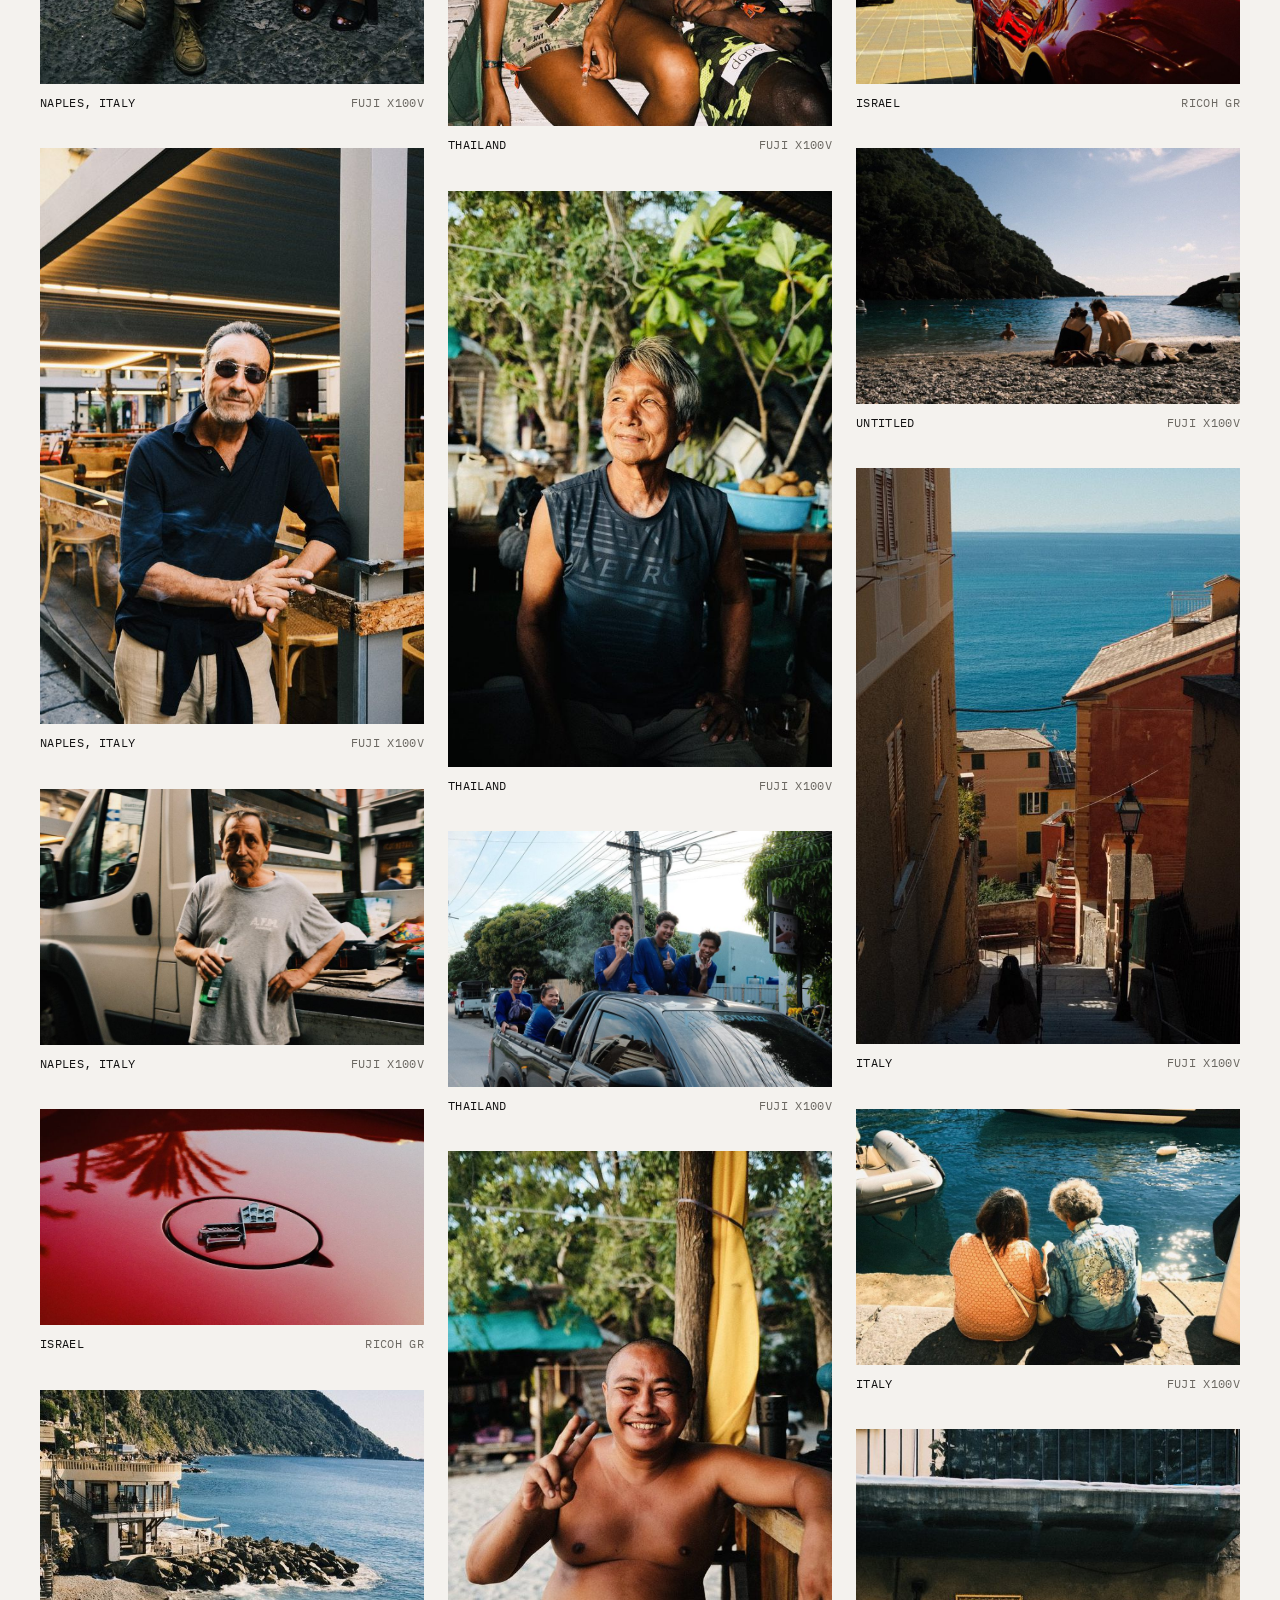
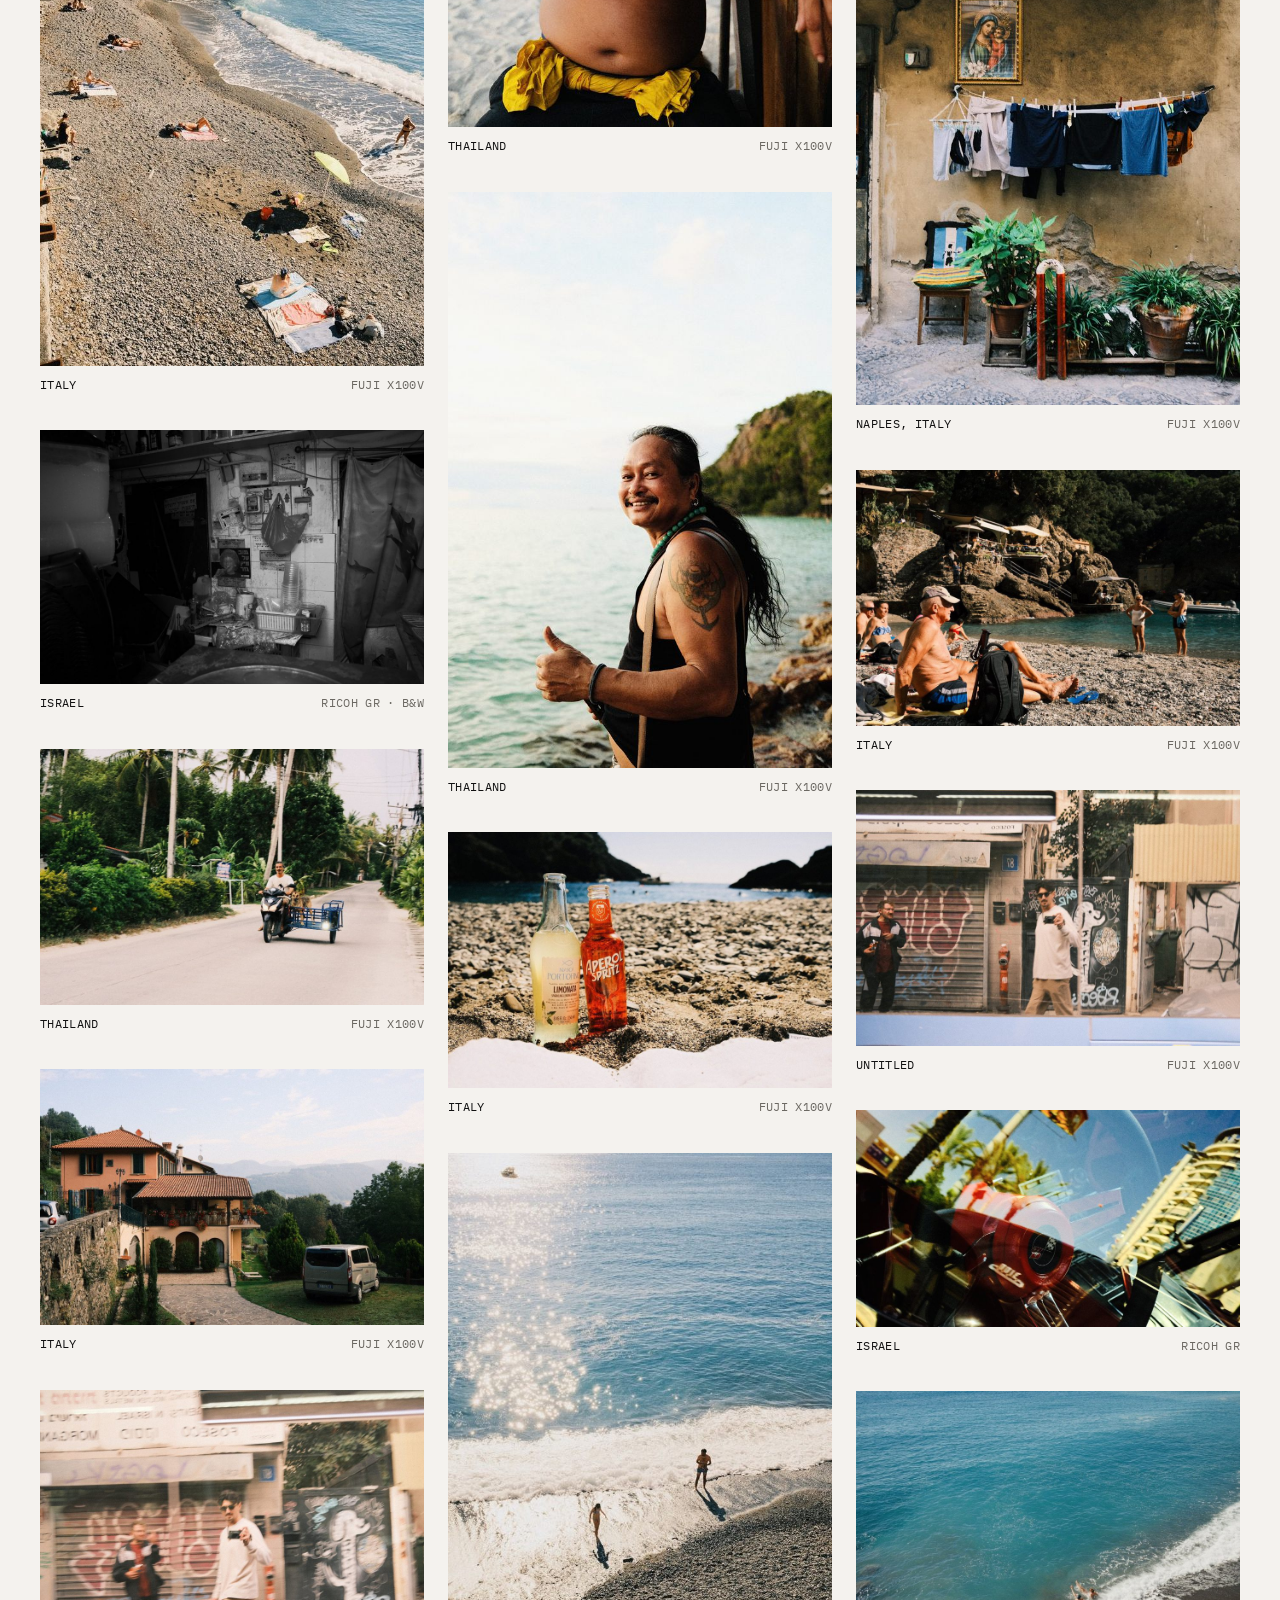
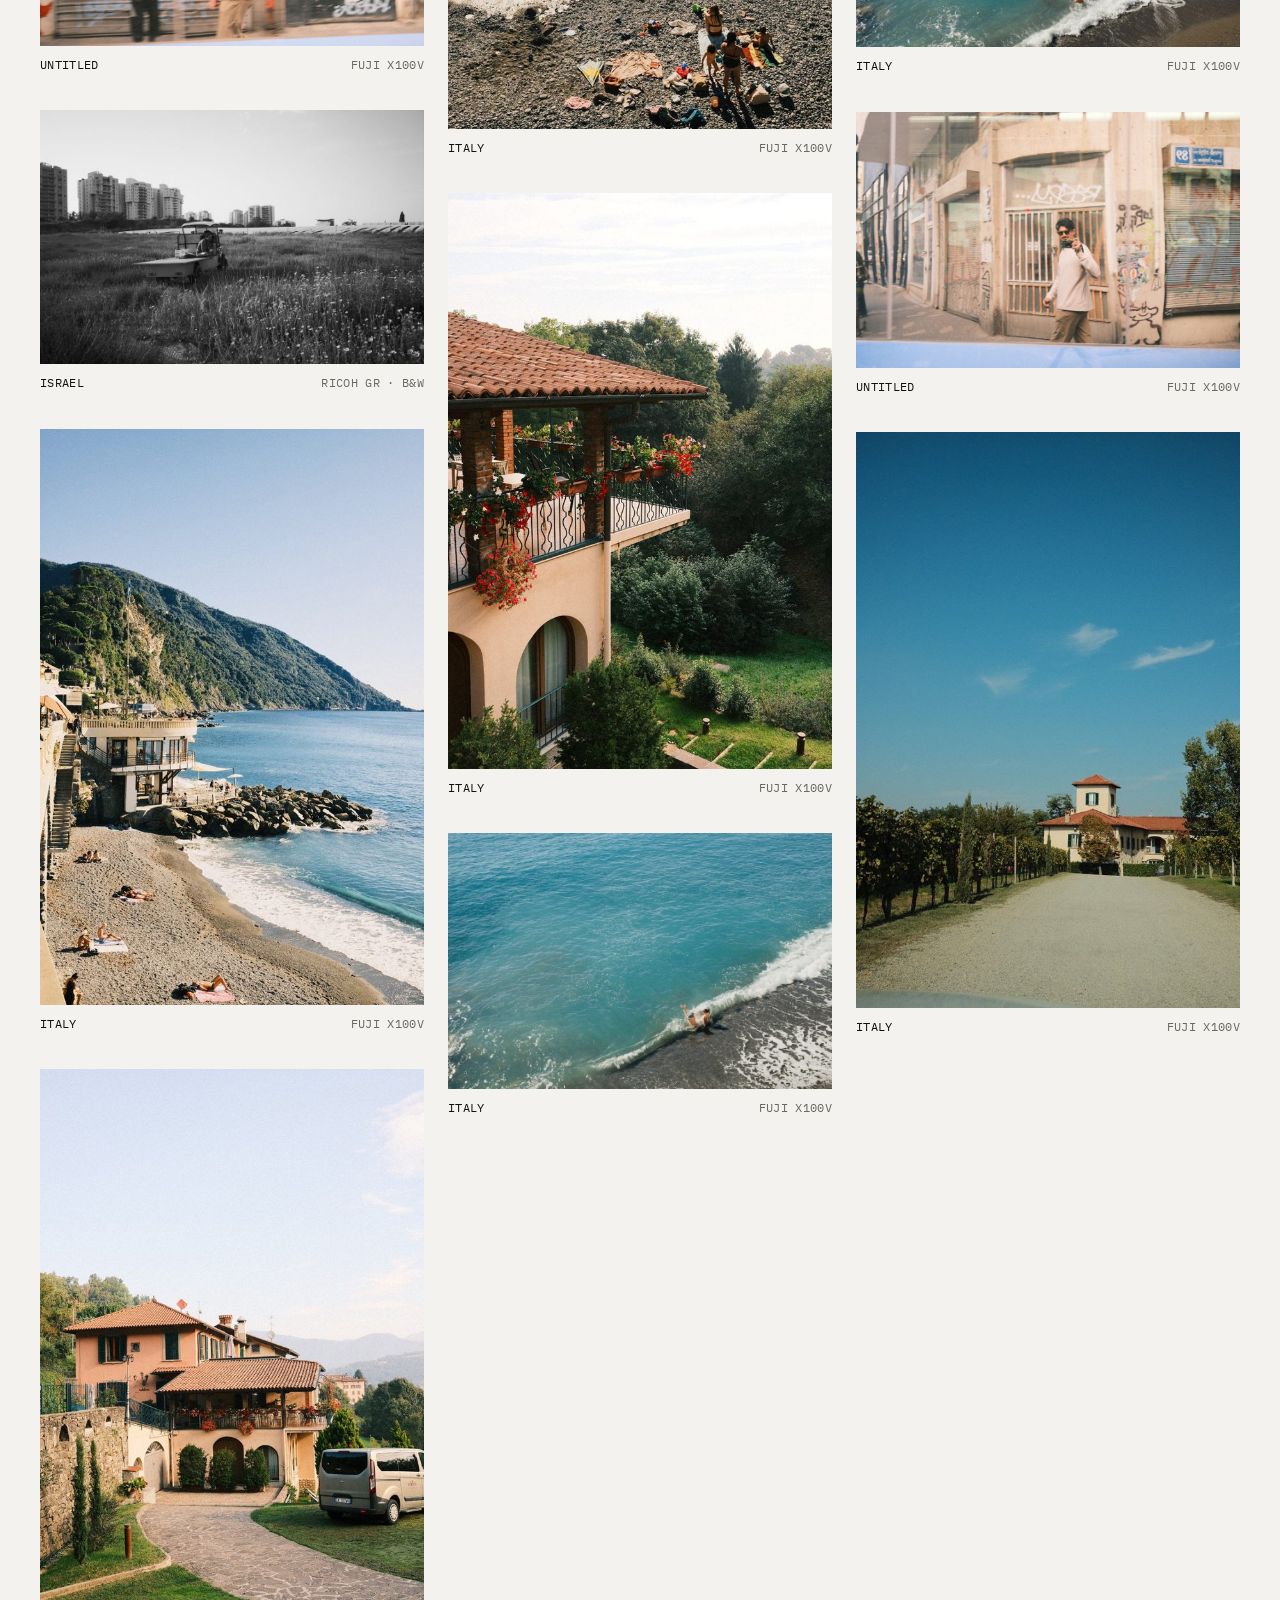
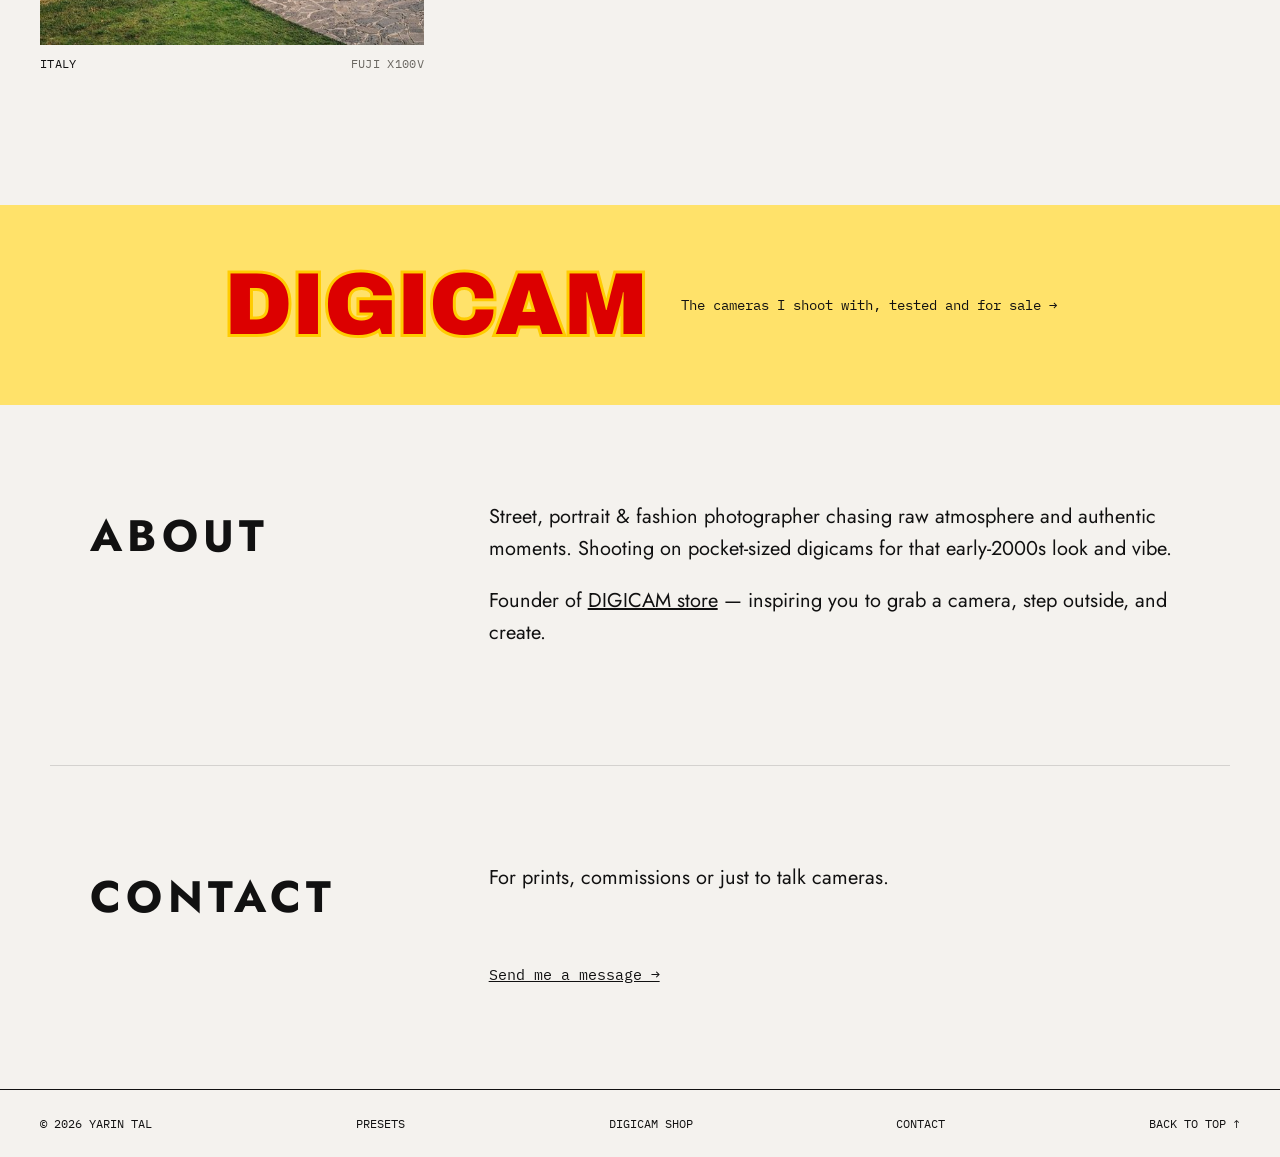
==== commit 0127e4b8: "Working shop bag with PayPal checkout; remove Instagram link from Contact Co-Authored-By: Claude Opu" ====
--- a/index.html
+++ b/index.html
@@ -78,7 +78,6 @@
       <p>For prints, commissions or just to talk cameras.</p>
       <ul class="contact__links">
         <li><a href="contact.html">Send me a message →</a></li>
-        <li><a href="https://www.instagram.com/yarin19tal/" target="_blank" rel="noopener">@yarin19tal</a></li>
       </ul>
     </section>
   </main>
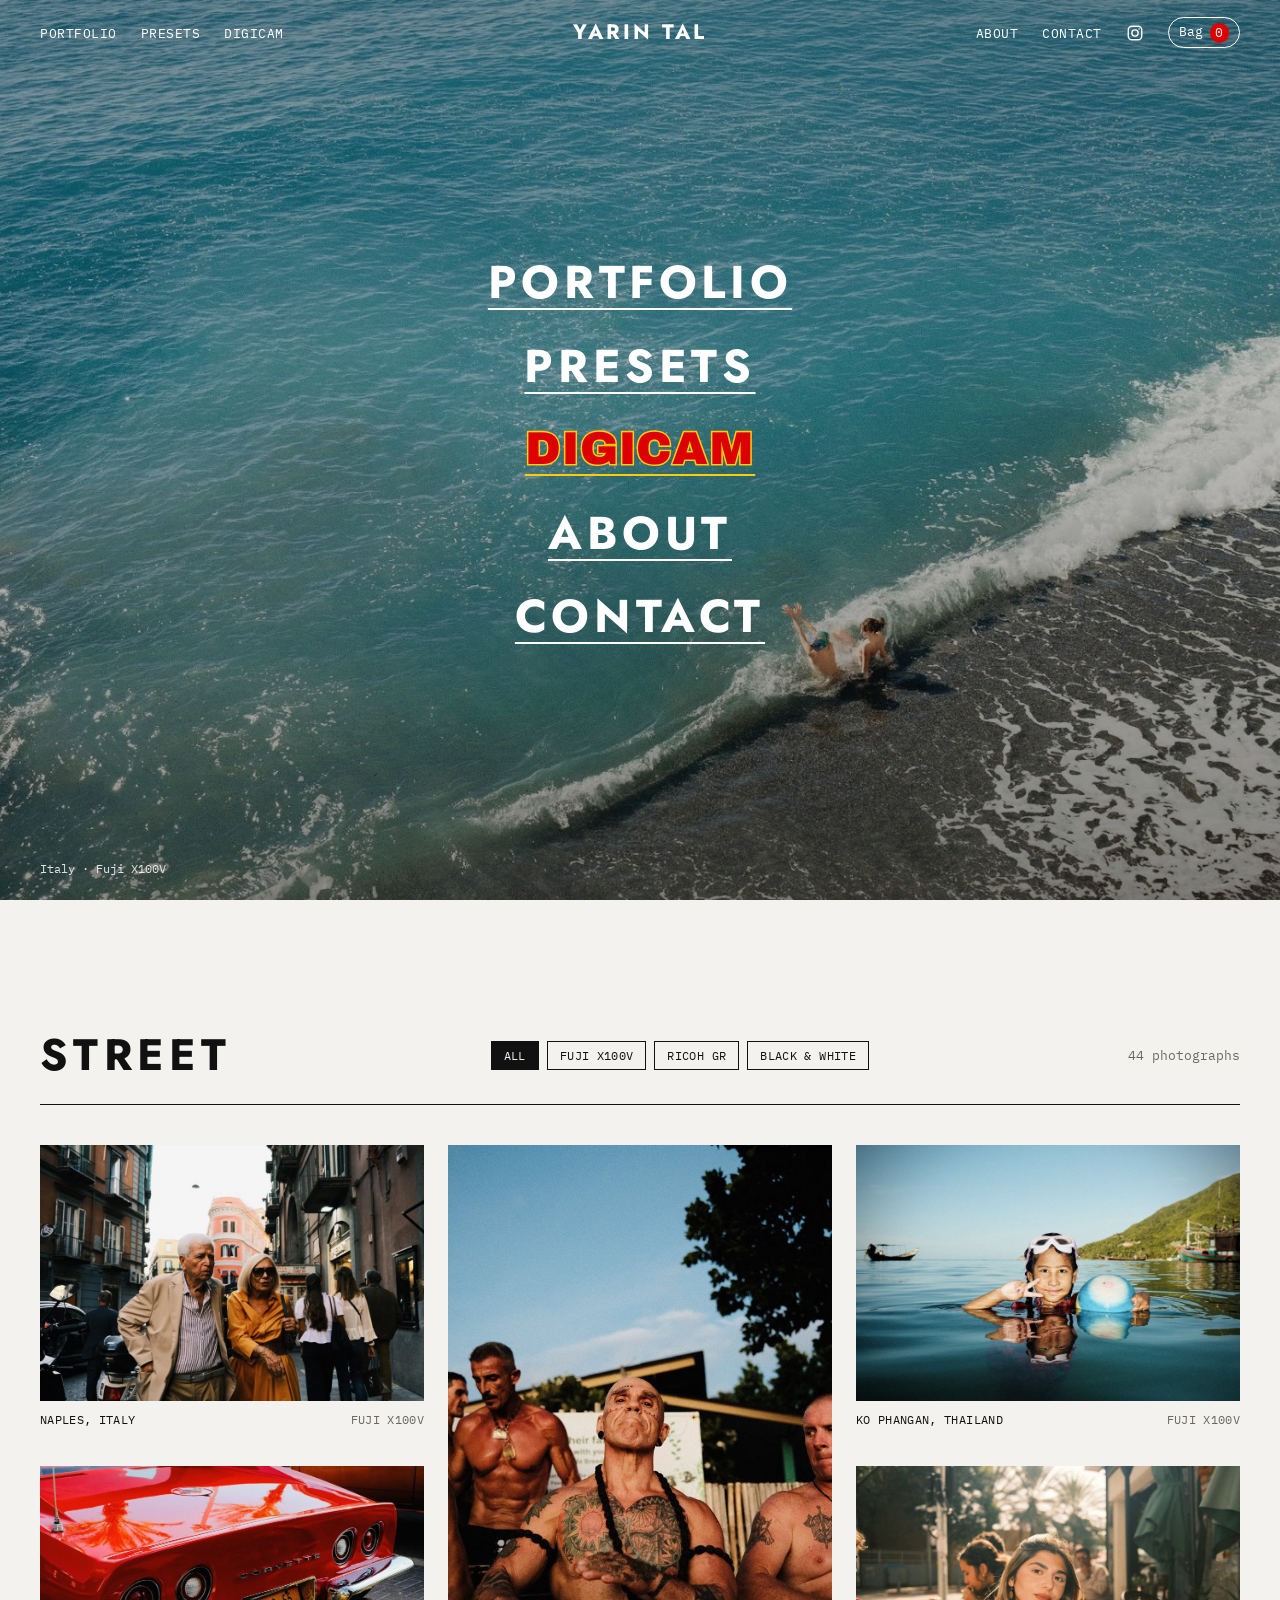
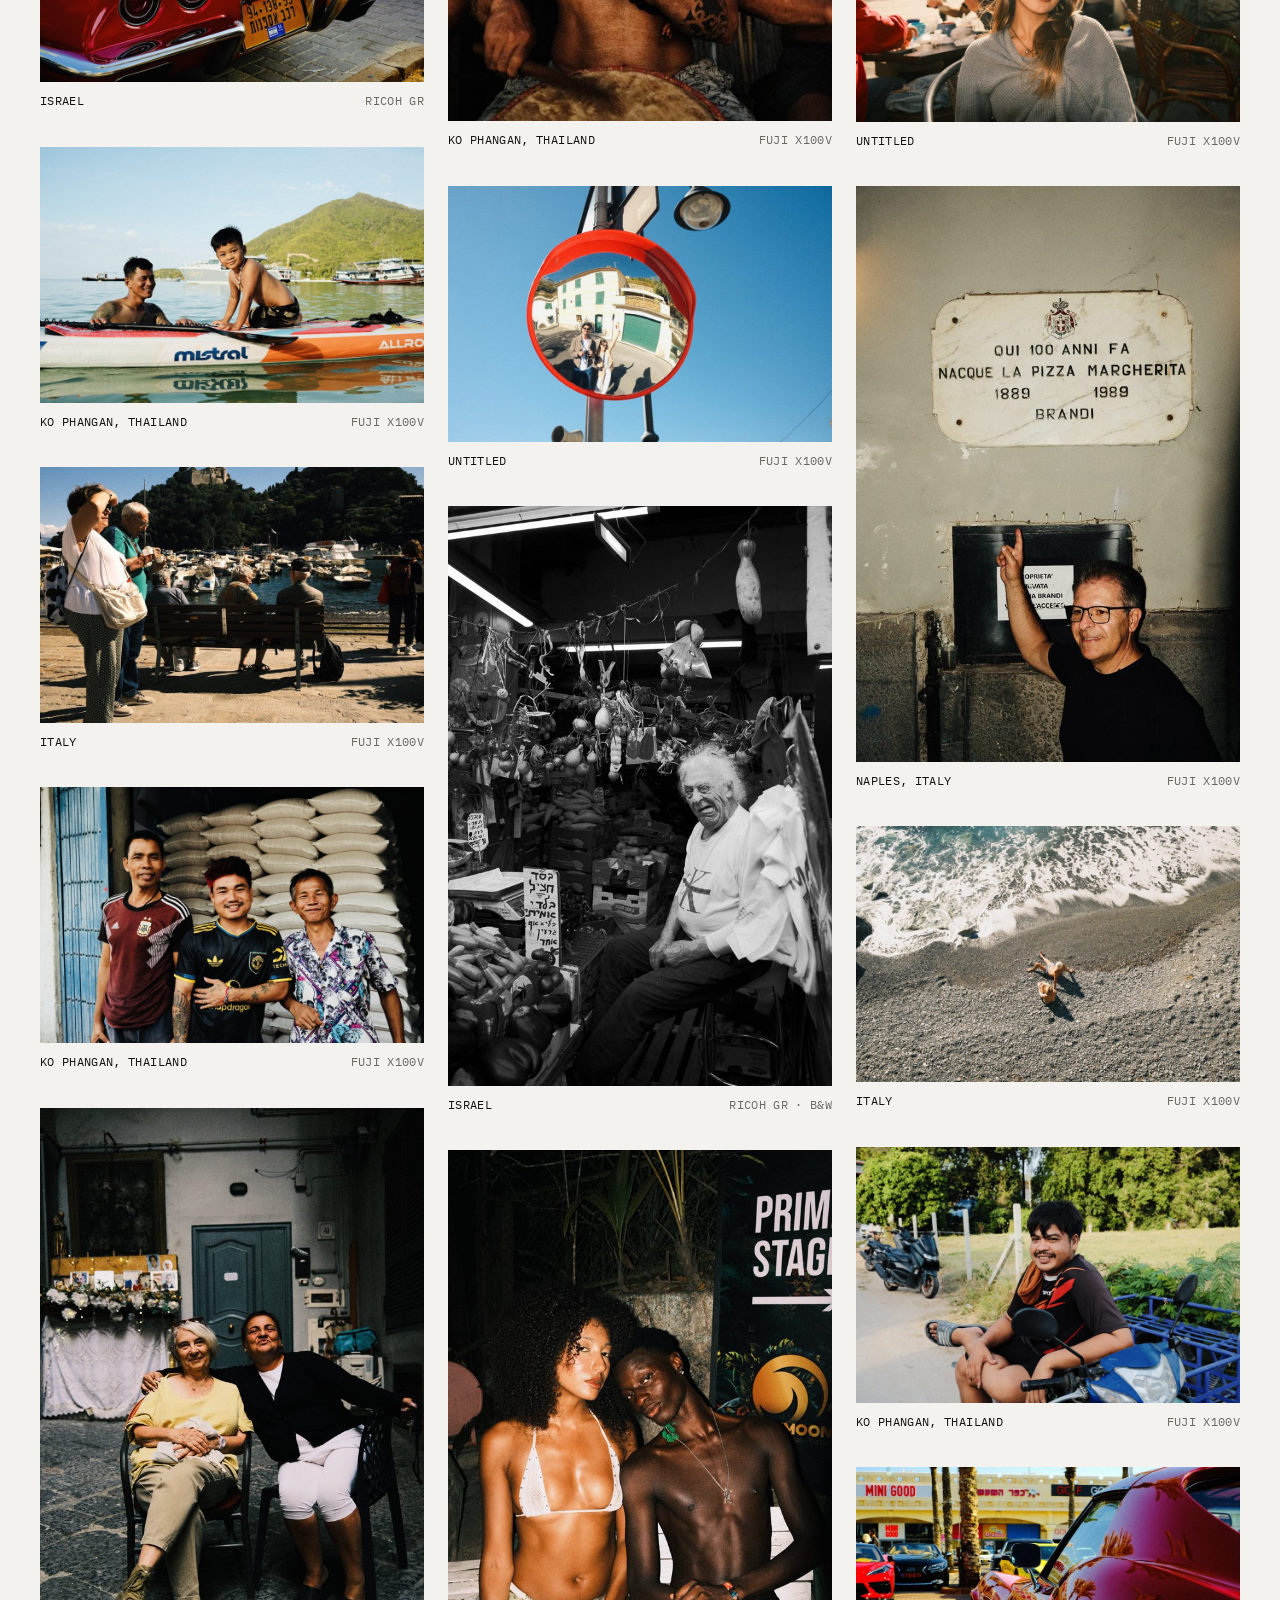
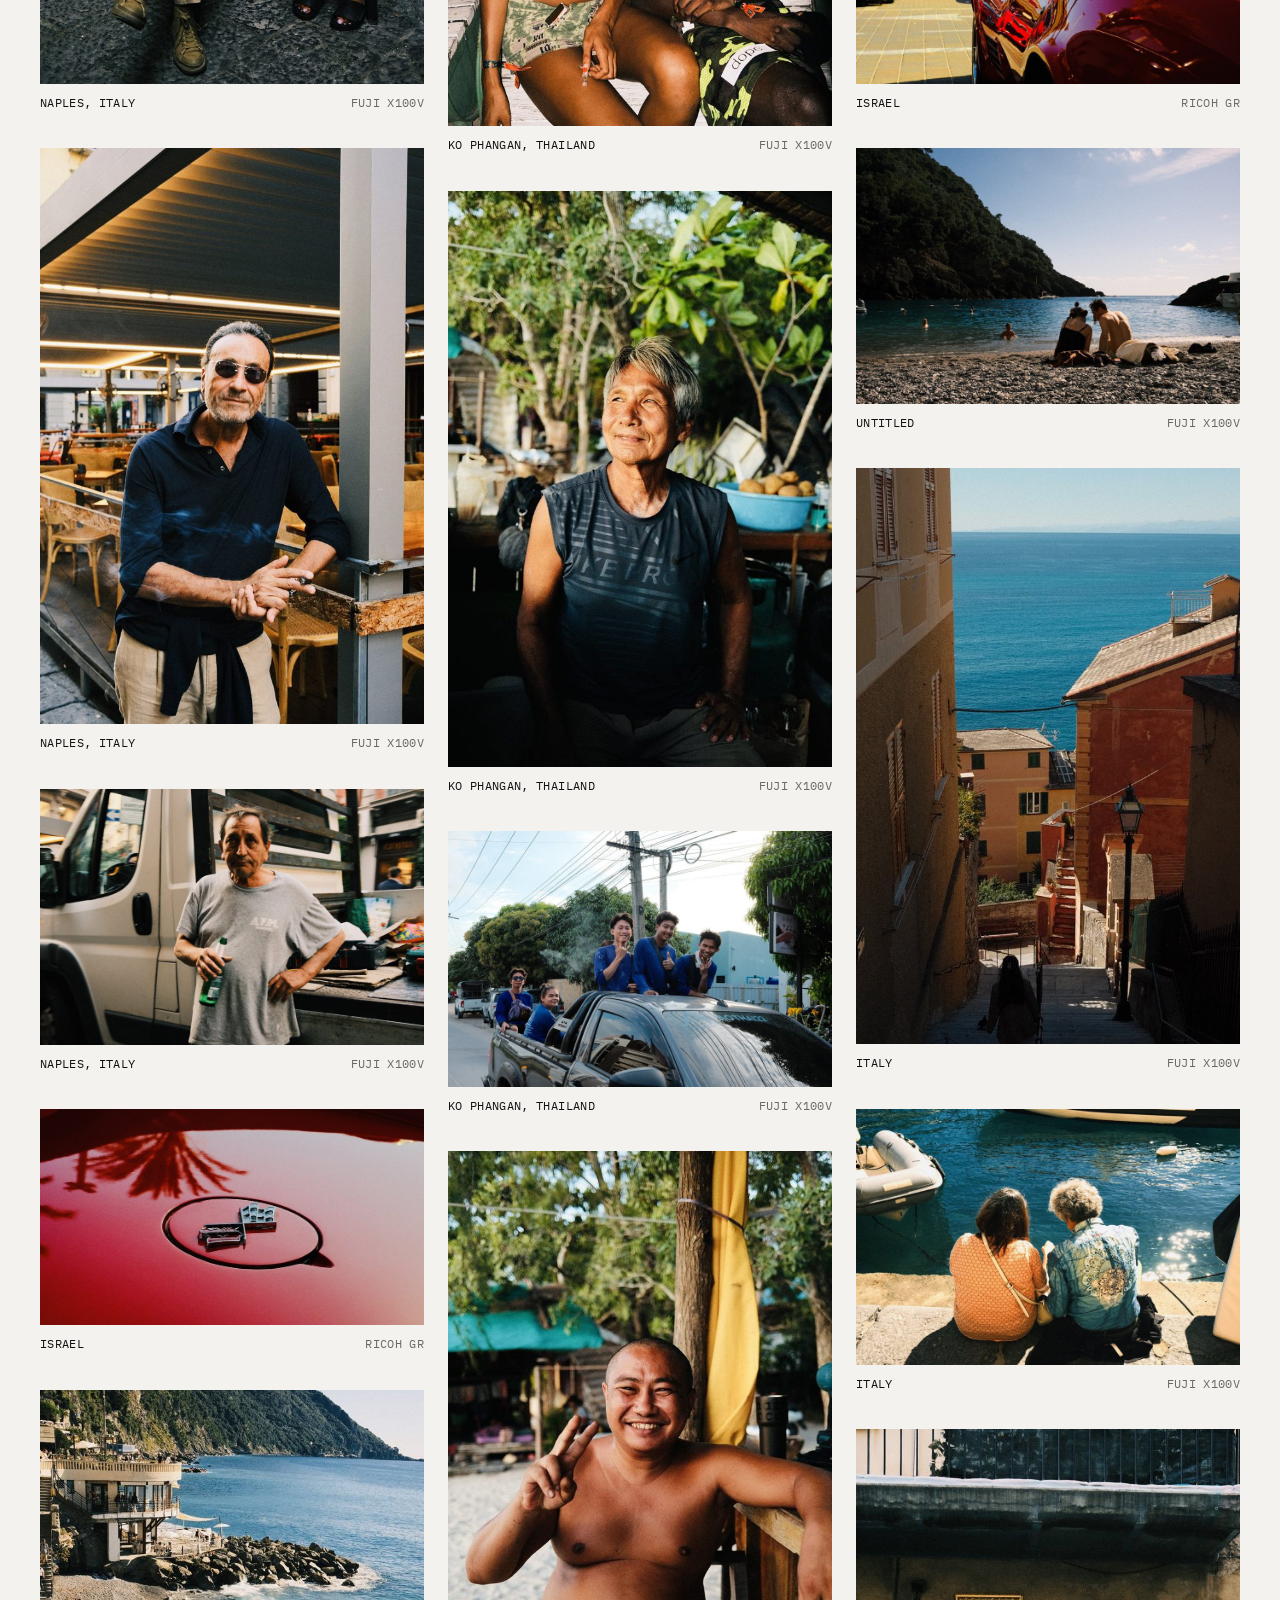
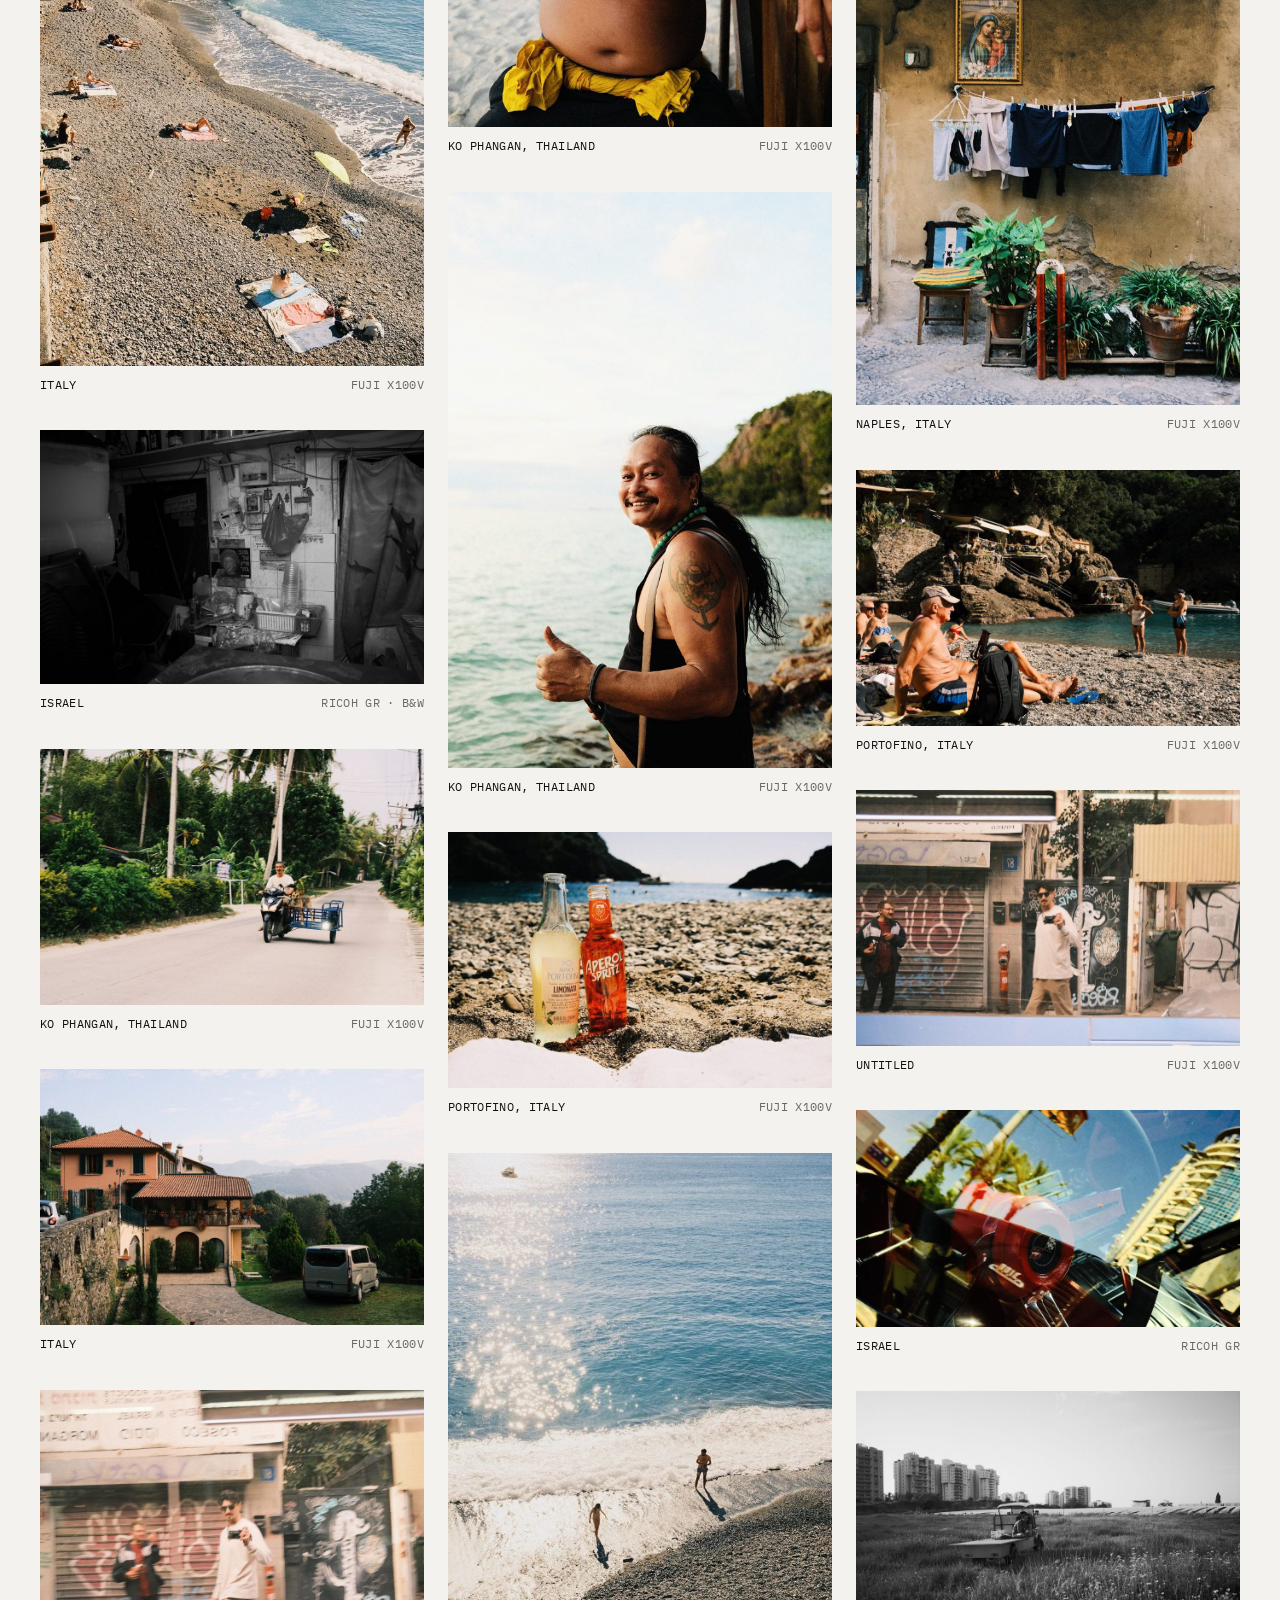
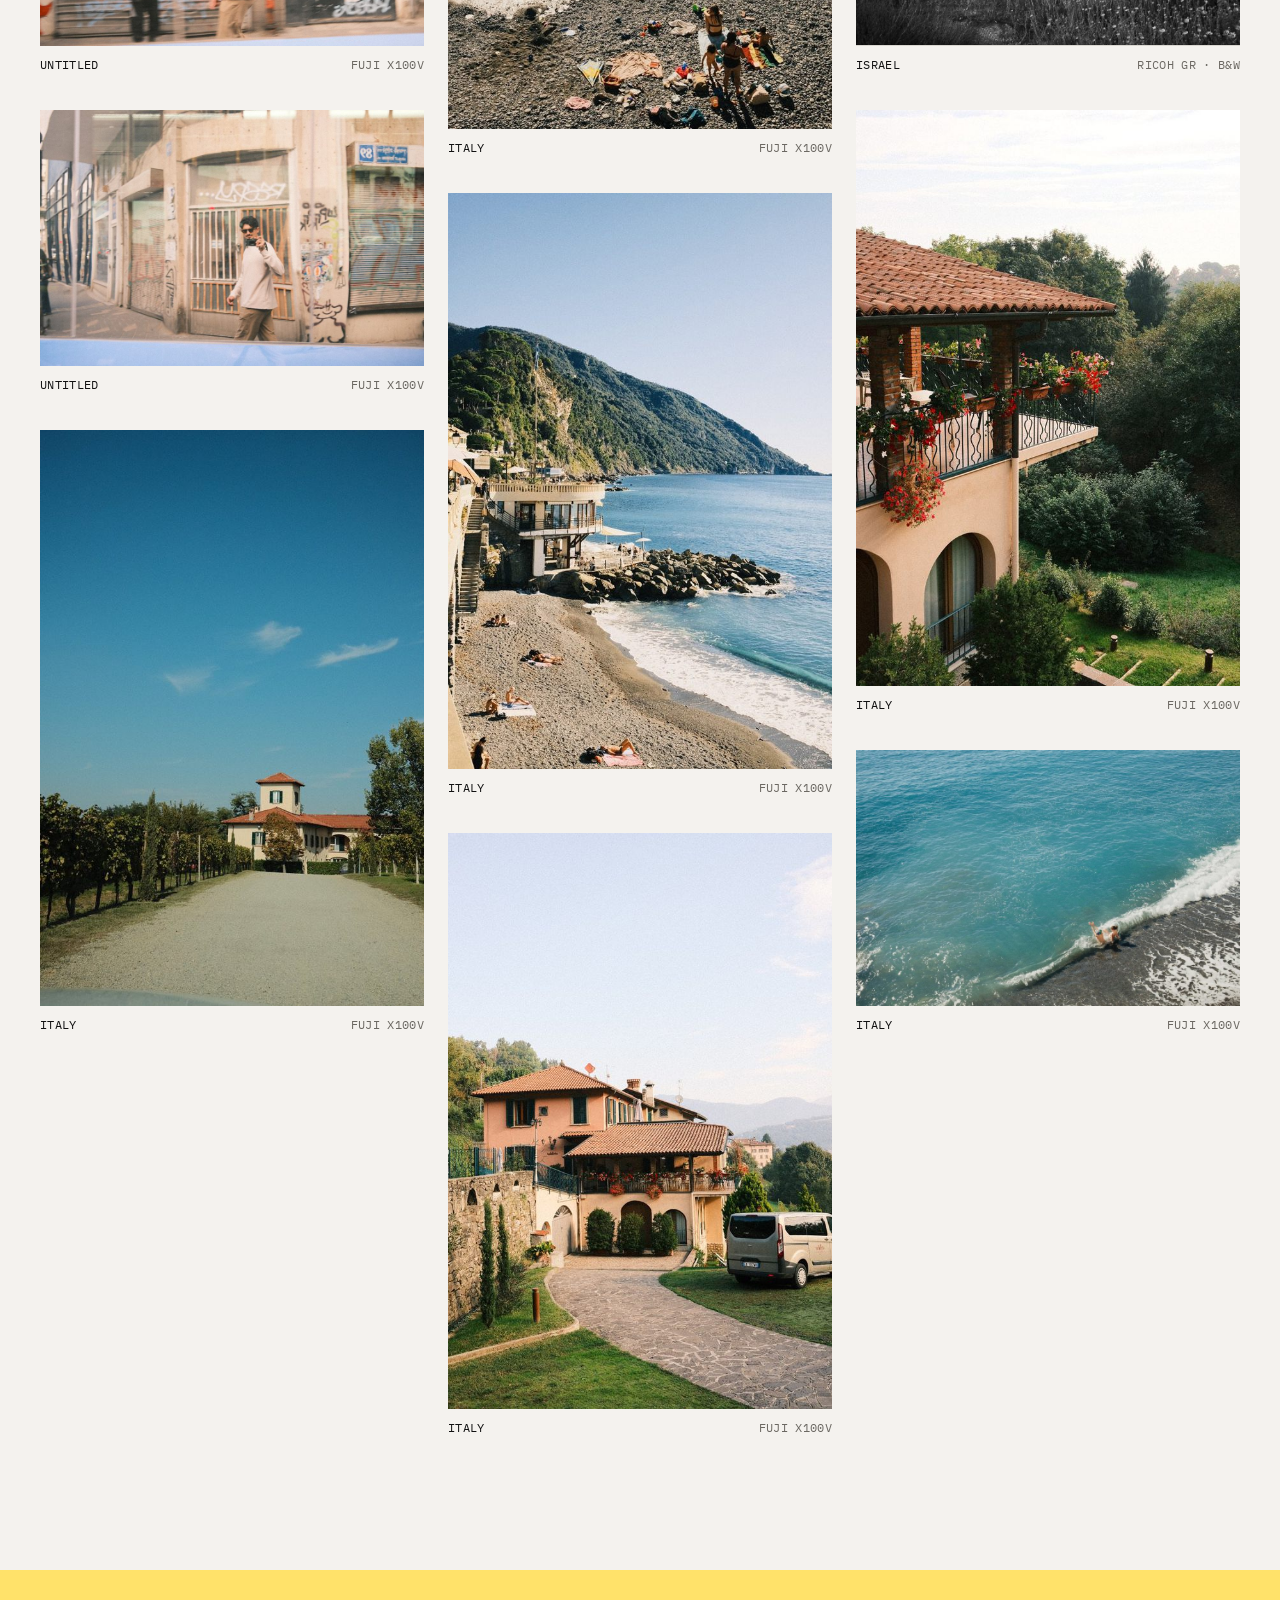
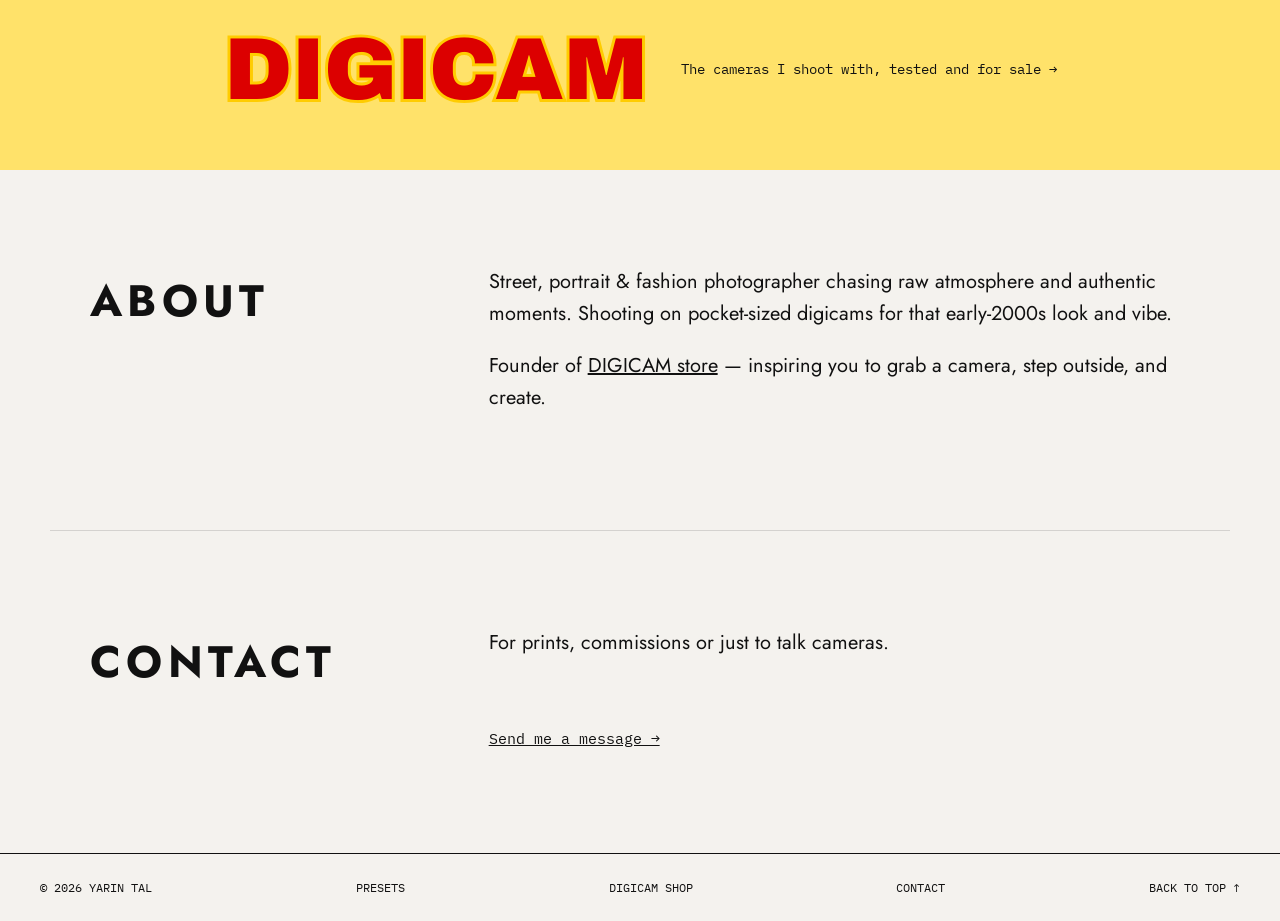
==== commit 6968f928: "Shared bag on every page, Ko Phangan and Portofino captions, name goes home Co-Authored-By: Claude O" ====
--- a/index.html
+++ b/index.html
@@ -8,6 +8,7 @@
   <link rel="preconnect" href="https://fonts.googleapis.com">
   <link rel="preconnect" href="https://fonts.gstatic.com" crossorigin>
   <link href="https://fonts.googleapis.com/css2?family=Jost:wght@400;500;700&family=Archivo:wght@900&family=IBM+Plex+Mono:wght@400;500&display=swap" rel="stylesheet">
+  <link rel="stylesheet" href="cart.css">
   <link rel="stylesheet" href="site.css">
 </head>
 <body>
@@ -18,7 +19,7 @@
       <a href="presets.html">Presets</a>
       <a href="shop.html" class="topbar__shop">Digicam</a>
     </nav>
-    <a href="#top" class="topbar__mark">YARIN TAL</a>
+    <a href="index.html" class="topbar__mark">YARIN TAL</a>
     <nav class="topbar__side topbar__side--end" aria-label="Secondary">
       <a href="#about">About</a>
       <a href="contact.html">Contact</a>
@@ -101,6 +102,9 @@
     <button class="lightbox__nav lightbox__nav--next" type="button" aria-label="Next photo">→</button>
   </div>
 
+  <script src="presets-data.js"></script>
+  <script src="cameras-data.js"></script>
+  <script src="cart.js"></script>
   <script src="portfolio.js"></script>
 </body>
 </html>
--- a/cart.css
+++ b/cart.css
@@ -0,0 +1,81 @@
+/* The bag — button + drawer, shared by every page. Colors follow each page's own variables. */
+[hidden] { display: none !important; }
+
+.bag {
+  display: inline-flex; align-items: center; gap: 6px;
+  padding: 4px 10px;
+  font: inherit; font-family: var(--mono, monospace); font-size: 13px; letter-spacing: .02em;
+  color: inherit; background: transparent;
+  border: 1px solid currentColor; border-radius: 99px;
+  cursor: pointer;
+}
+.bag__count {
+  display: inline-block; min-width: 1.5em; padding: 0 4px;
+  background: #DC0000; color: #fff;
+  border-radius: 99px; text-align: center; line-height: 1.5;
+}
+.bag.bump { animation: bagbump .35s ease; }
+@keyframes bagbump { 50% { transform: scale(1.12); } }
+
+body.bag-open { overflow: hidden; }
+.drawer {
+  position: fixed; inset: 0; z-index: 100;
+  background: rgba(17, 17, 17, .45);
+  display: flex; justify-content: flex-end;
+}
+.drawer__panel {
+  width: min(420px, 100%); height: 100%;
+  display: flex; flex-direction: column;
+  padding: 22px clamp(16px, 4vw, 28px);
+  overflow-y: auto;
+  color: var(--ink, #111); background: var(--paper, #F4F2EE);
+  border-left: 1px solid var(--ink, #111);
+  text-align: left;
+}
+.drawer__head { display: flex; justify-content: space-between; align-items: center; margin-bottom: 14px; }
+.drawer__head h2 { margin: 0; font-weight: 700; font-size: 26px; letter-spacing: .06em; text-transform: uppercase; }
+.drawer__close {
+  width: 40px; height: 40px; font-size: 24px; line-height: 1;
+  color: inherit; background: transparent;
+  border: 1px solid currentColor; border-radius: 99px; cursor: pointer;
+}
+.drawer__msg {
+  margin: 0 0 12px; padding: 10px 12px;
+  font-family: var(--mono, monospace); font-size: 12px;
+  border: 1px dashed currentColor;
+}
+.drawer__empty { margin: 8px 0; font-family: var(--mono, monospace); font-size: 14px; }
+.drawer__links { display: flex; flex-direction: column; gap: 8px; margin: 8px 0 0; font-family: var(--mono, monospace); font-size: 13px; }
+.drawer__links a { color: inherit; }
+.drawer__list { list-style: none; margin: 0; padding: 0; }
+.bagitem {
+  display: grid; grid-template-columns: 72px 1fr auto; gap: 14px; align-items: start;
+  padding: 14px 0; border-bottom: 1px solid var(--line, rgba(0,0,0,.15));
+}
+.bagthumb { aspect-ratio: 1; background: #ddd center / cover; }
+.bagthumb--cam { aspect-ratio: auto; background: var(--tint); border: 1px solid currentColor; border-radius: 8px; padding: 6px; }
+.bagitem__info { display: flex; flex-direction: column; gap: 2px; min-width: 0; }
+.bagitem__info strong { font-weight: 600; }
+.bagitem__info span { font-family: var(--mono, monospace); font-size: 12px; opacity: .75; }
+.bagitem__remove {
+  align-self: start; margin-top: 6px; padding: 0;
+  color: inherit; background: none; border: 0; cursor: pointer;
+  font-family: var(--mono, monospace); font-size: 12px; text-decoration: underline; text-underline-offset: 3px;
+}
+.bagitem__price { font-family: var(--mono, monospace); font-size: 15px; white-space: nowrap; }
+.drawer__foot { margin-top: auto; padding-top: 20px; }
+.drawer__total { display: flex; justify-content: space-between; font-weight: 700; font-size: 22px; }
+.drawer__note { margin: 8px 0 16px; font-family: var(--mono, monospace); font-size: 12px; }
+.drawer__pay {
+  display: block; padding: 16px; text-align: center; text-decoration: none;
+  font-family: var(--mono, monospace); font-size: 14px; letter-spacing: .06em; text-transform: uppercase;
+  color: var(--paper, #F4F2EE); background: var(--ink, #111); border: 1px solid var(--ink, #111);
+}
+.drawer__pay:hover { background: transparent; color: var(--ink, #111); }
+.drawer__keep {
+  display: block; width: 100%; margin-top: 10px; padding: 12px;
+  font-family: var(--mono, monospace); font-size: 13px; text-transform: uppercase; letter-spacing: .04em;
+  color: inherit; background: transparent; border: 0; cursor: pointer; text-decoration: underline; text-underline-offset: 4px;
+}
+
+@media (prefers-reduced-motion: reduce) { .bag.bump { animation: none; } }
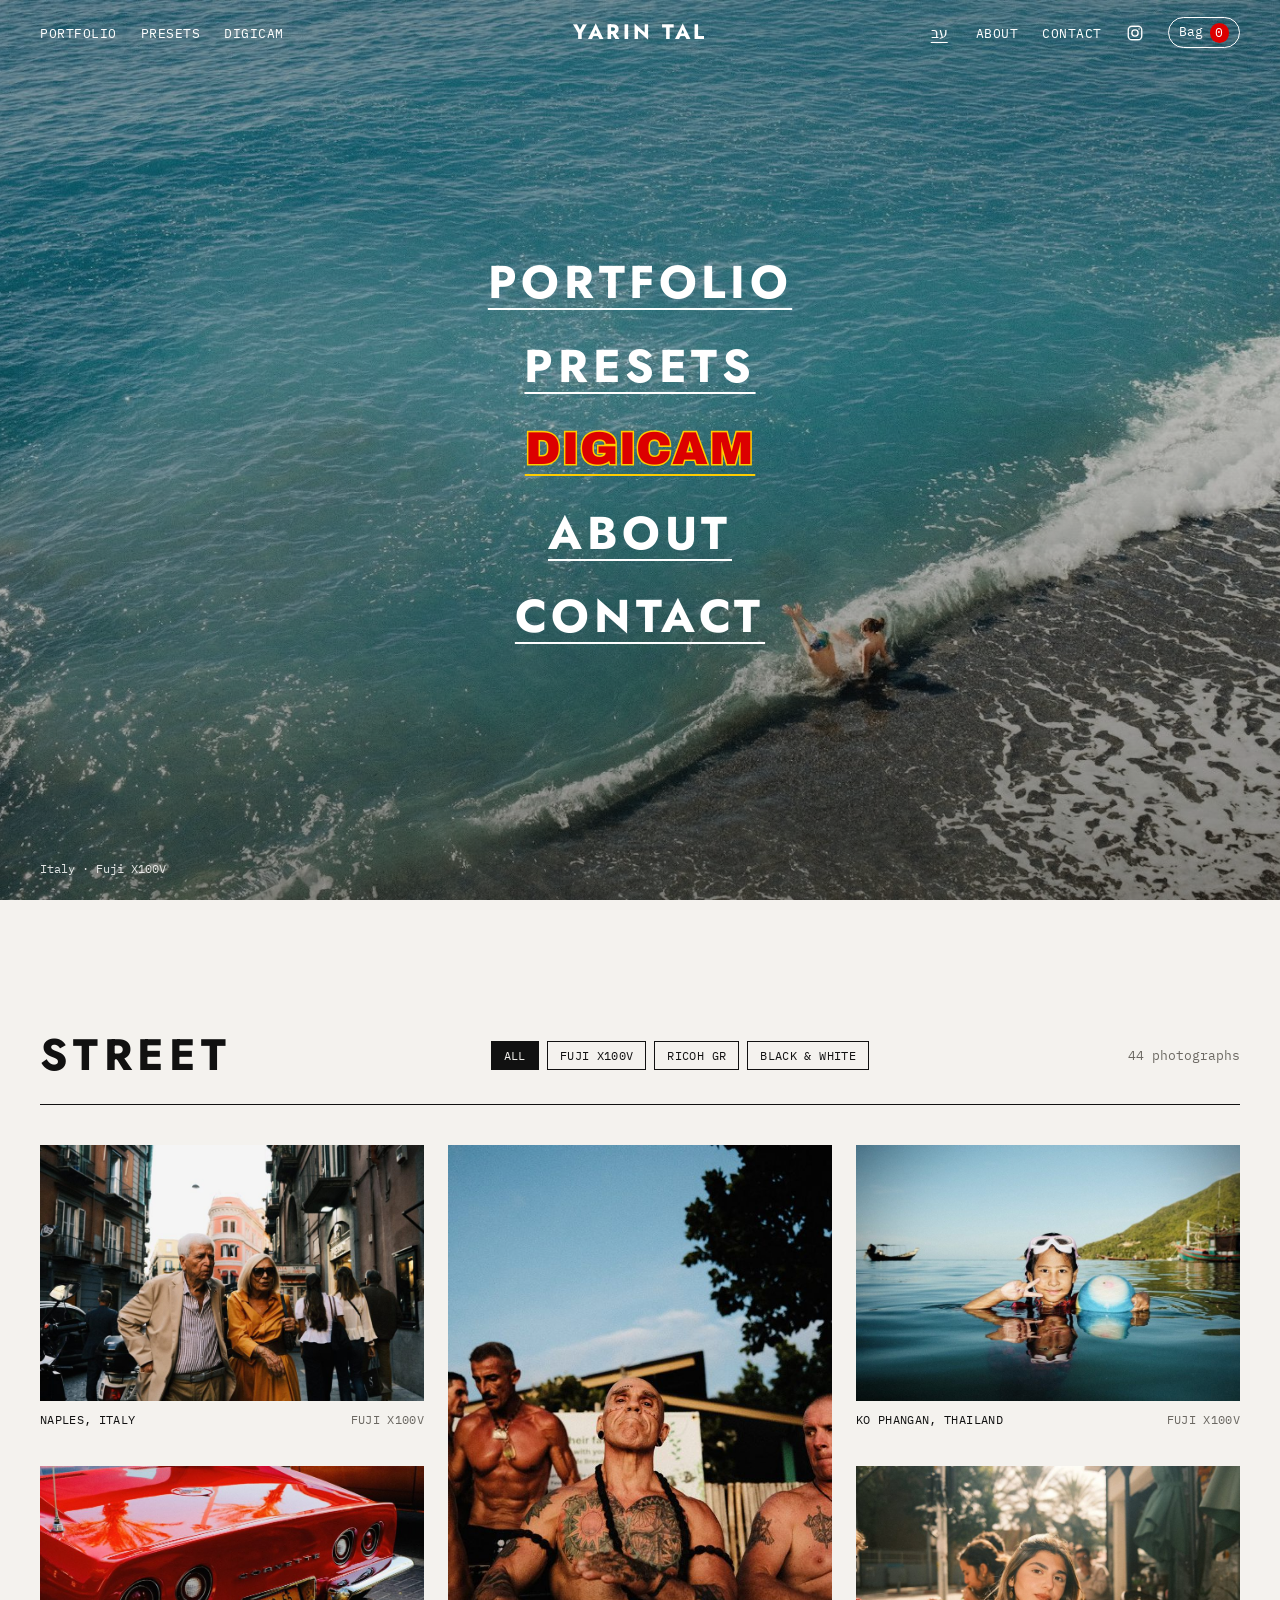
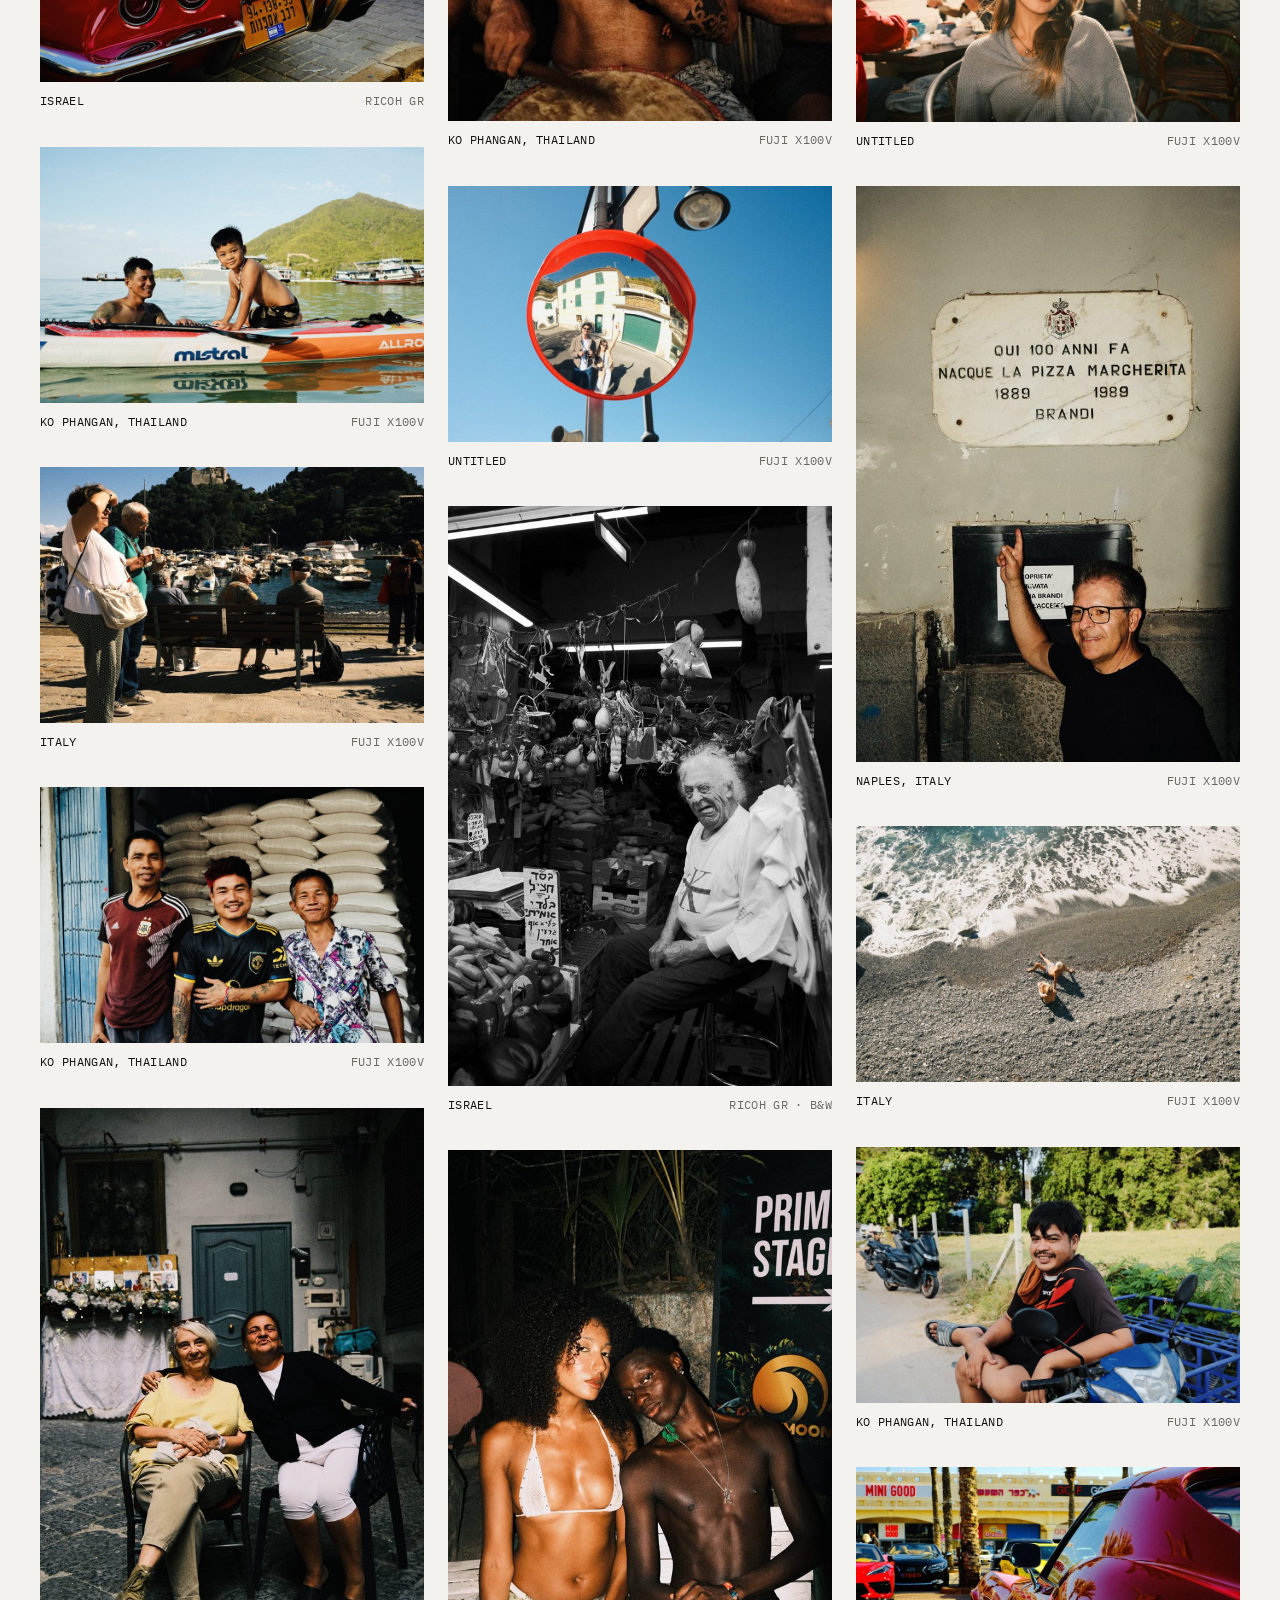
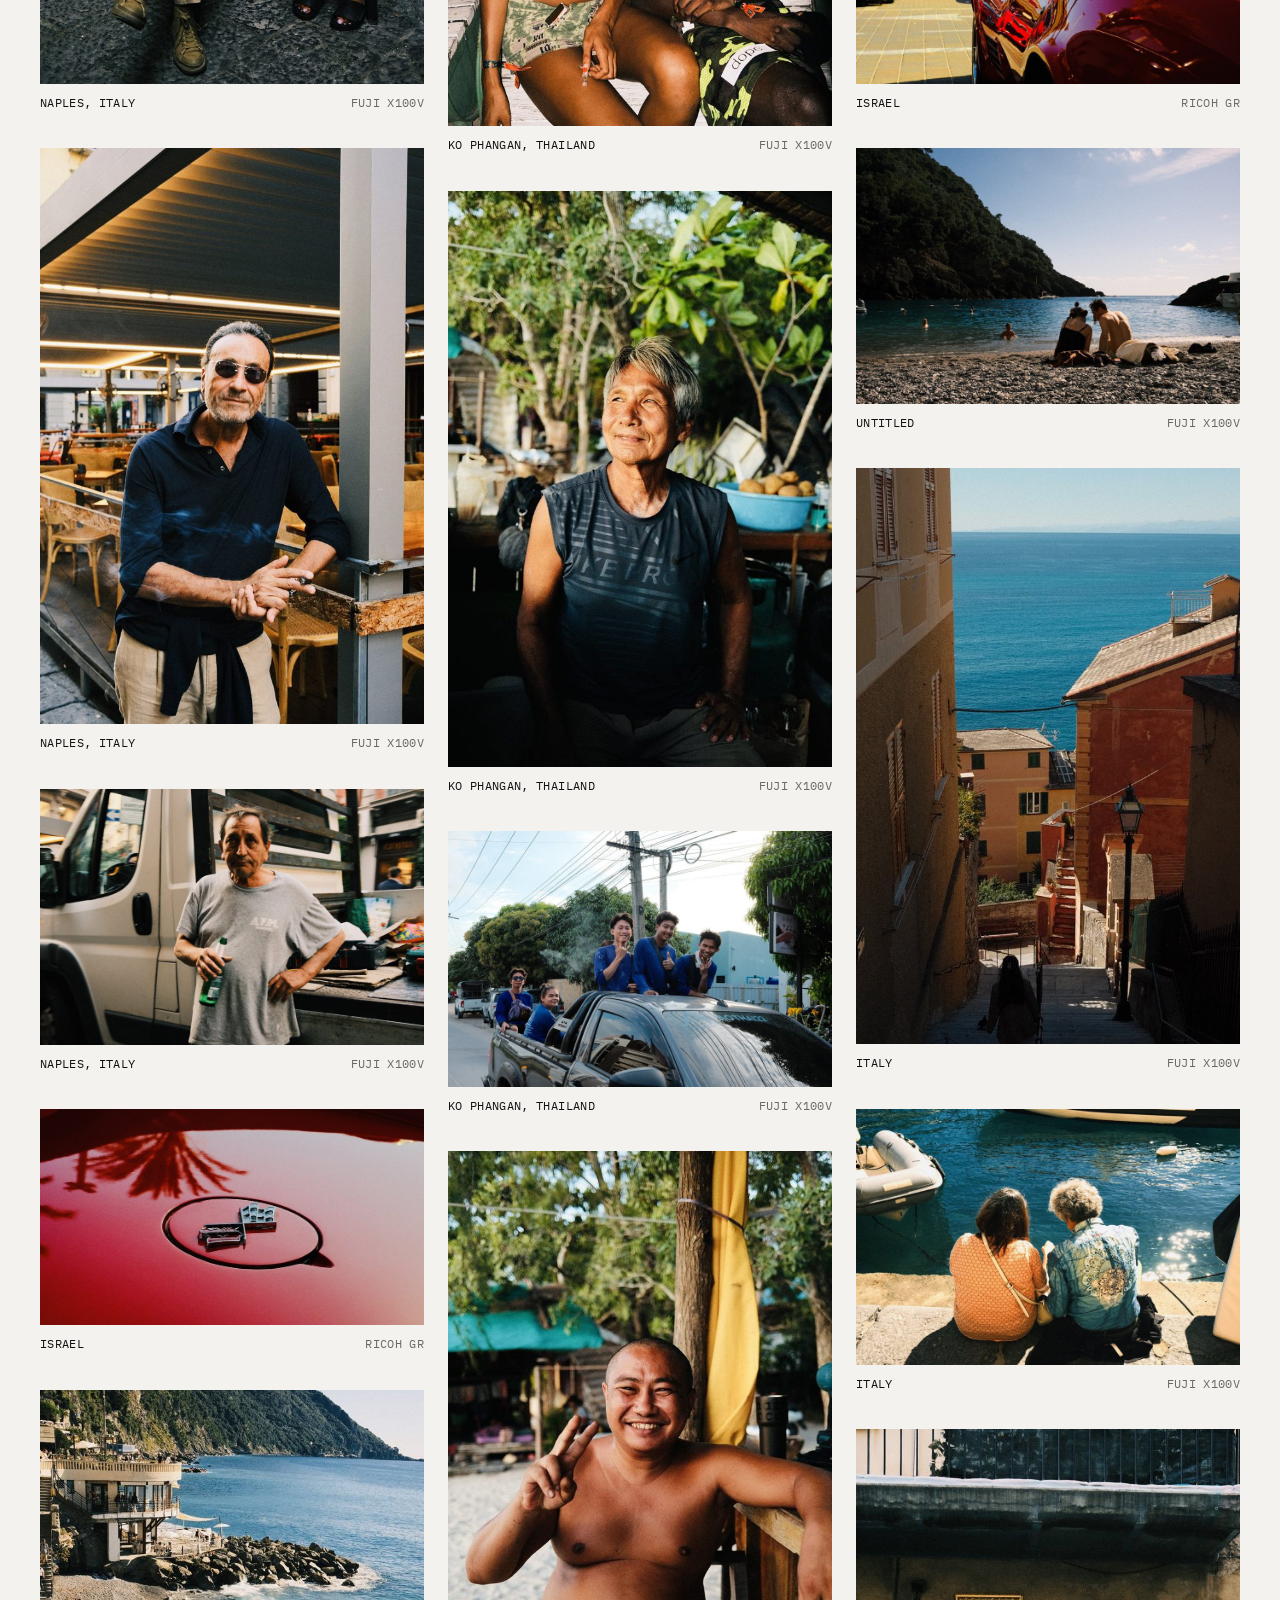
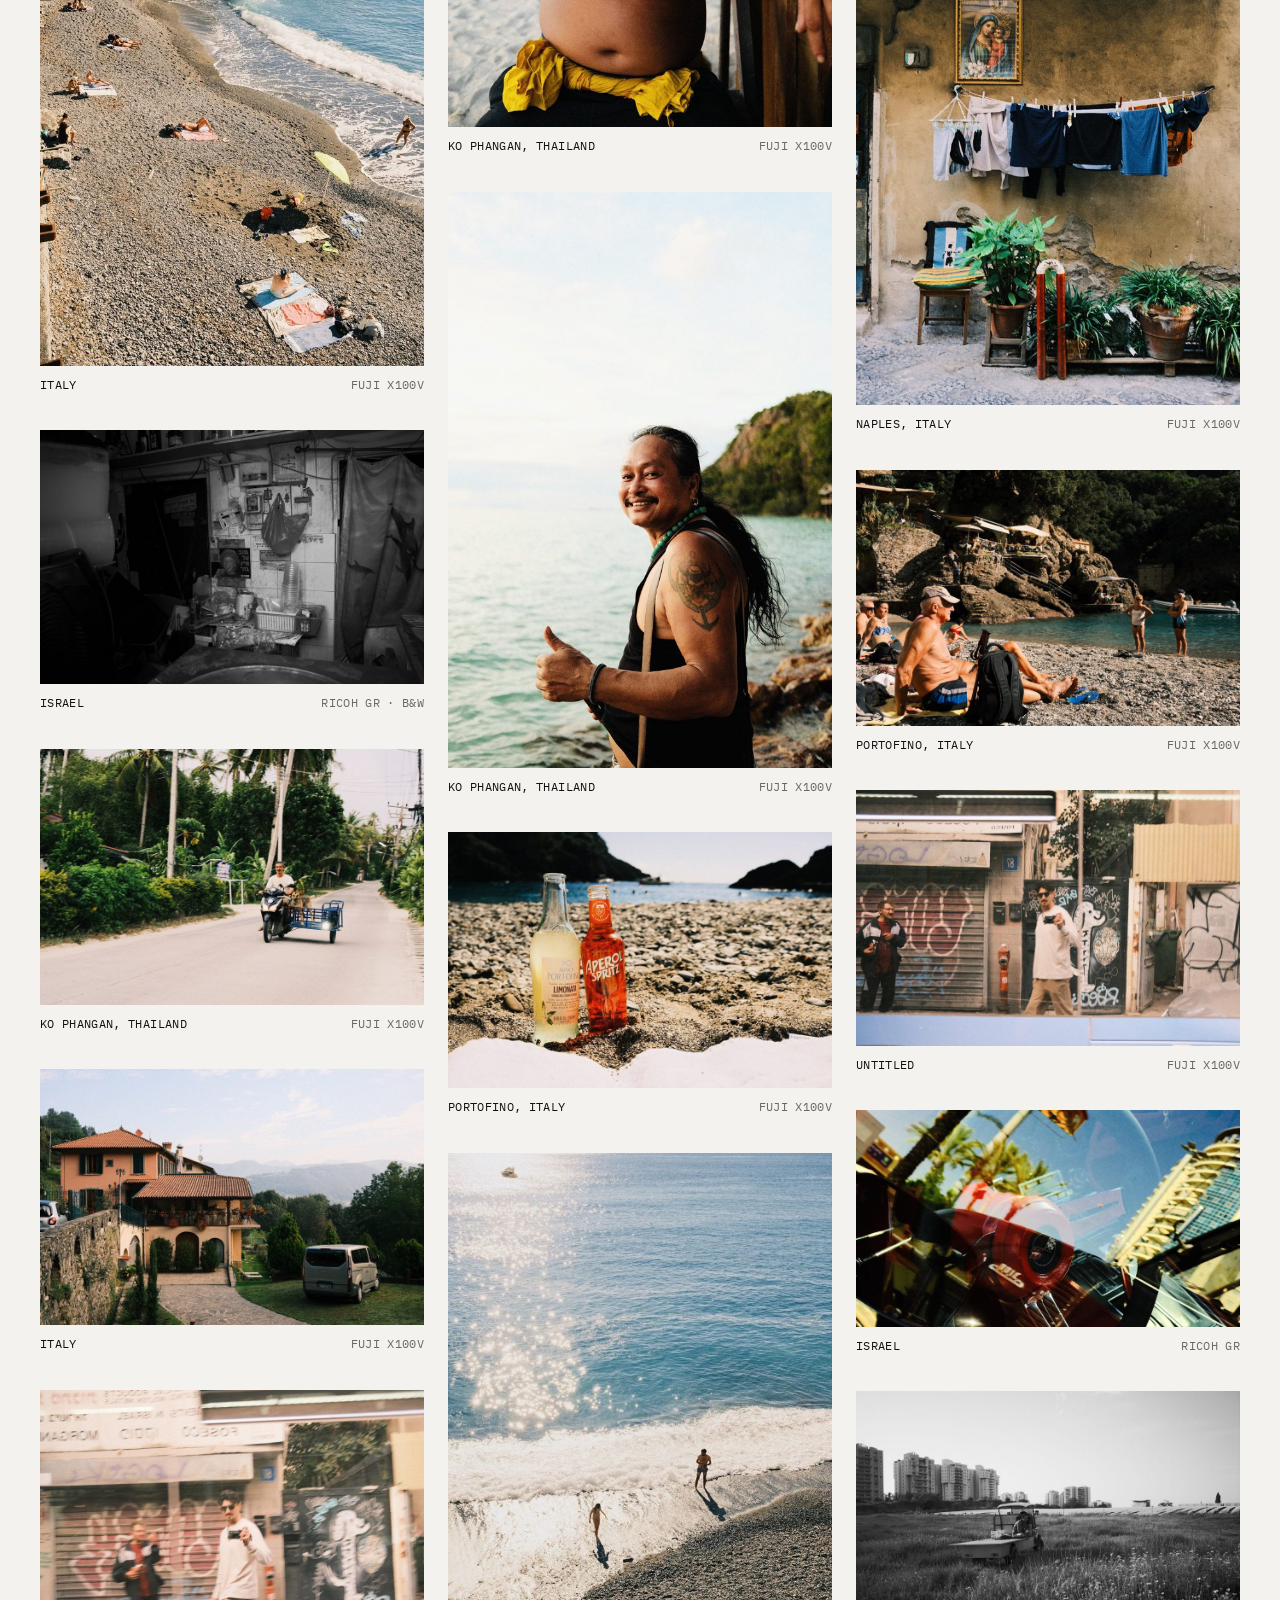
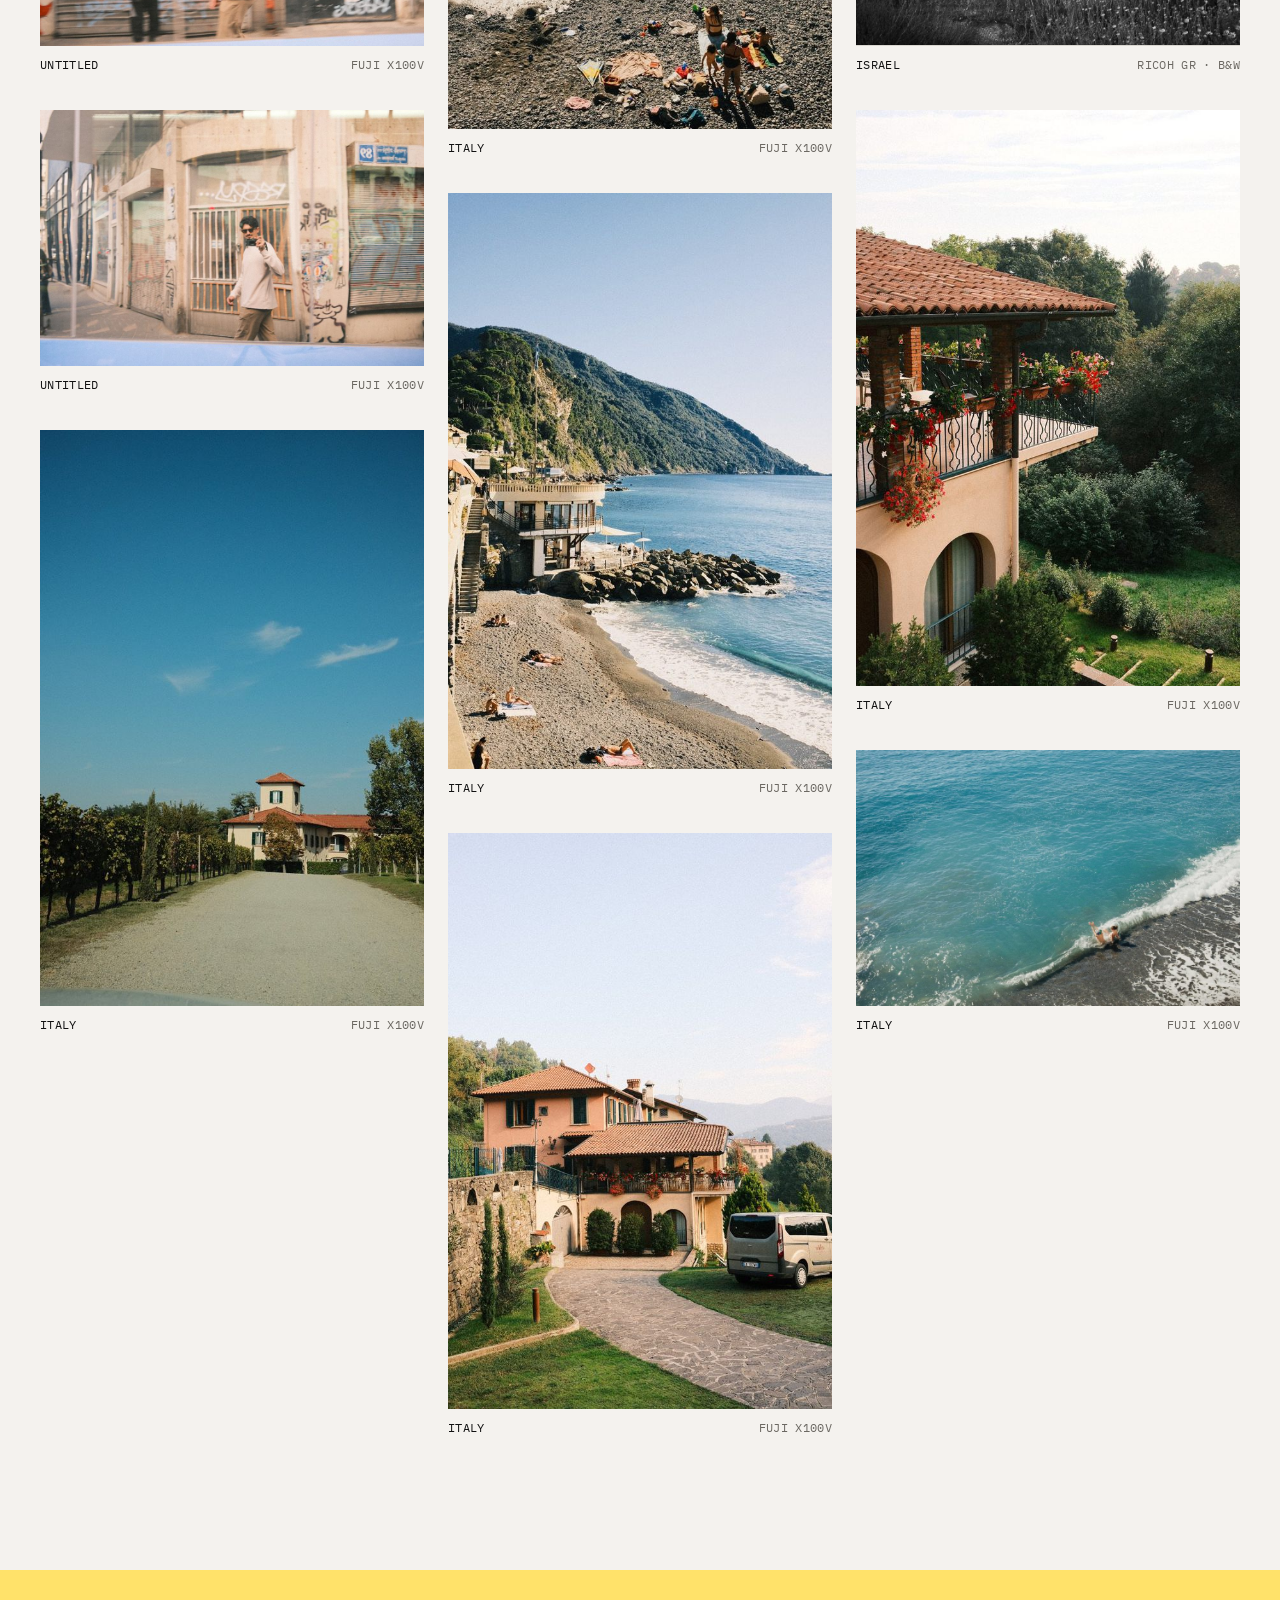
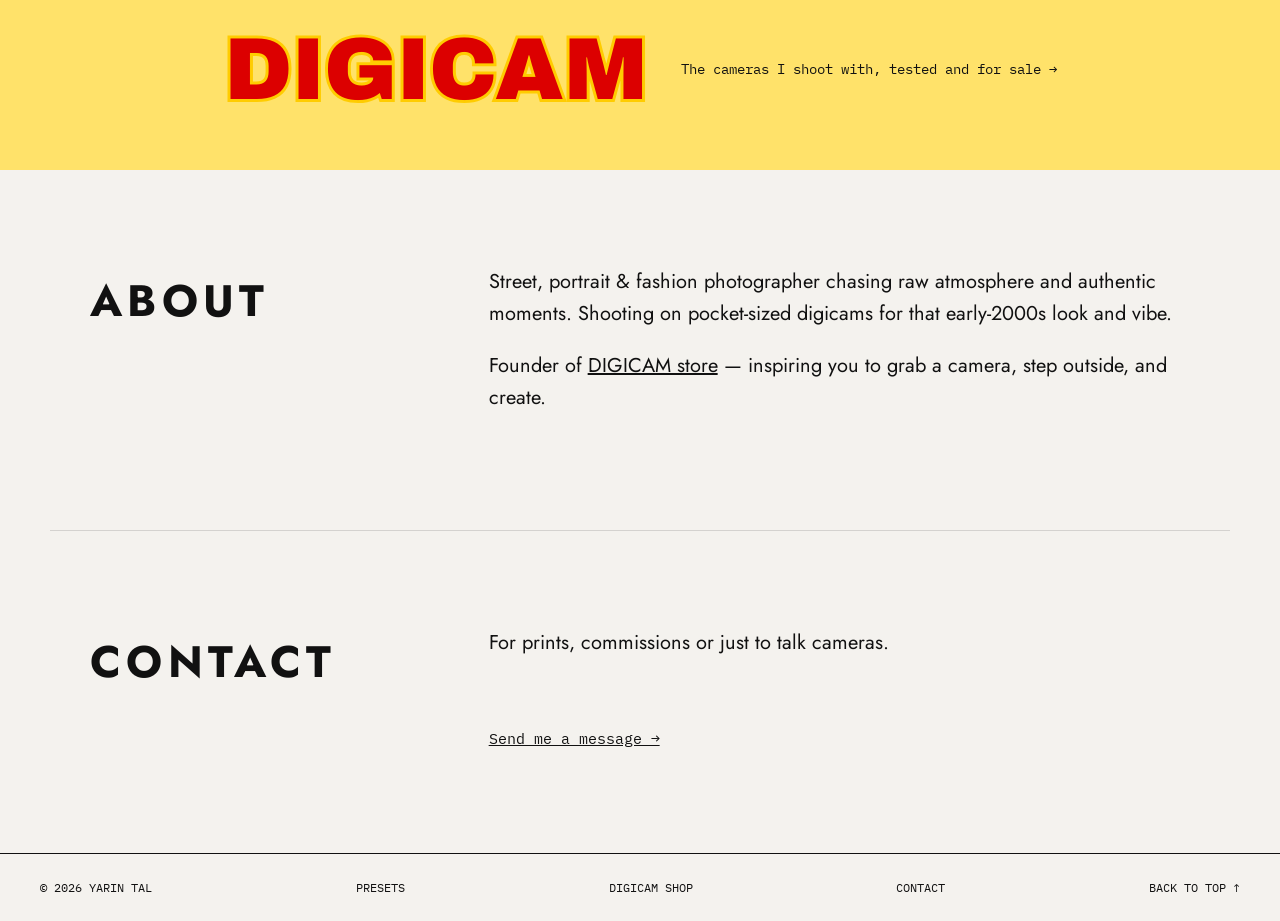
==== commit cd993f73: "Hebrew option (עב / EN) for selected texts Co-Authored-By: Claude Opus 5.5 <noreply@anthropic.com>" ====
--- a/index.html
+++ b/index.html
@@ -10,6 +10,8 @@
   <link href="https://fonts.googleapis.com/css2?family=Jost:wght@400;500;700&family=Archivo:wght@900&family=IBM+Plex+Mono:wght@400;500&display=swap" rel="stylesheet">
   <link rel="stylesheet" href="cart.css">
   <link rel="stylesheet" href="site.css">
+  <link rel="stylesheet" href="rtl.css">
+  <script src="i18n.js"></script>
 </head>
 <body>
 
--- a/rtl.css
+++ b/rtl.css
@@ -0,0 +1,29 @@
+/* The עב / EN button, and the texts that switch to Hebrew. Loaded on every page. */
+
+.lang {
+  padding: 2px 4px;
+  font: inherit; font-family: var(--mono, monospace); font-size: 13px;
+  color: inherit; background: none; border: 0; cursor: pointer;
+  text-decoration: underline; text-underline-offset: 4px;
+}
+.lang:hover { text-decoration-thickness: 2px; }
+.lang:lang(he) { font-family: "Heebo", "Arial Hebrew", Arial, sans-serif; font-size: 14px; }
+.topbar .back { white-space: nowrap; }
+
+/* Hide the page for a split second while Hebrew is filled in */
+html.i18n-pending body { opacity: 0; }
+
+/* A Hebrew text block: right to left, Hebrew font, no wide letter spacing */
+.he, .he *:not(input):not(textarea) {
+  font-family: "Heebo", var(--sans, "Arial Hebrew"), sans-serif !important;
+  letter-spacing: 0 !important;
+}
+.he em[dir="ltr"] { font-style: italic; }
+/* Two fields side by side (first / last name): in Hebrew, first name goes on the right */
+.cform__name:has(.he) { direction: rtl; }
+.cform__send.he { justify-self: end; }
+.he-right { text-align: right !important; }
+.he-push { margin-left: auto !important; margin-right: 0 !important; }   /* narrow paragraphs move to the right edge */
+input[dir="rtl"]::placeholder { text-align: right; }
+.he em[dir="ltr"] { unicode-bidi: isolate; }
+.he a[href^="mailto:"] { unicode-bidi: isolate; }
